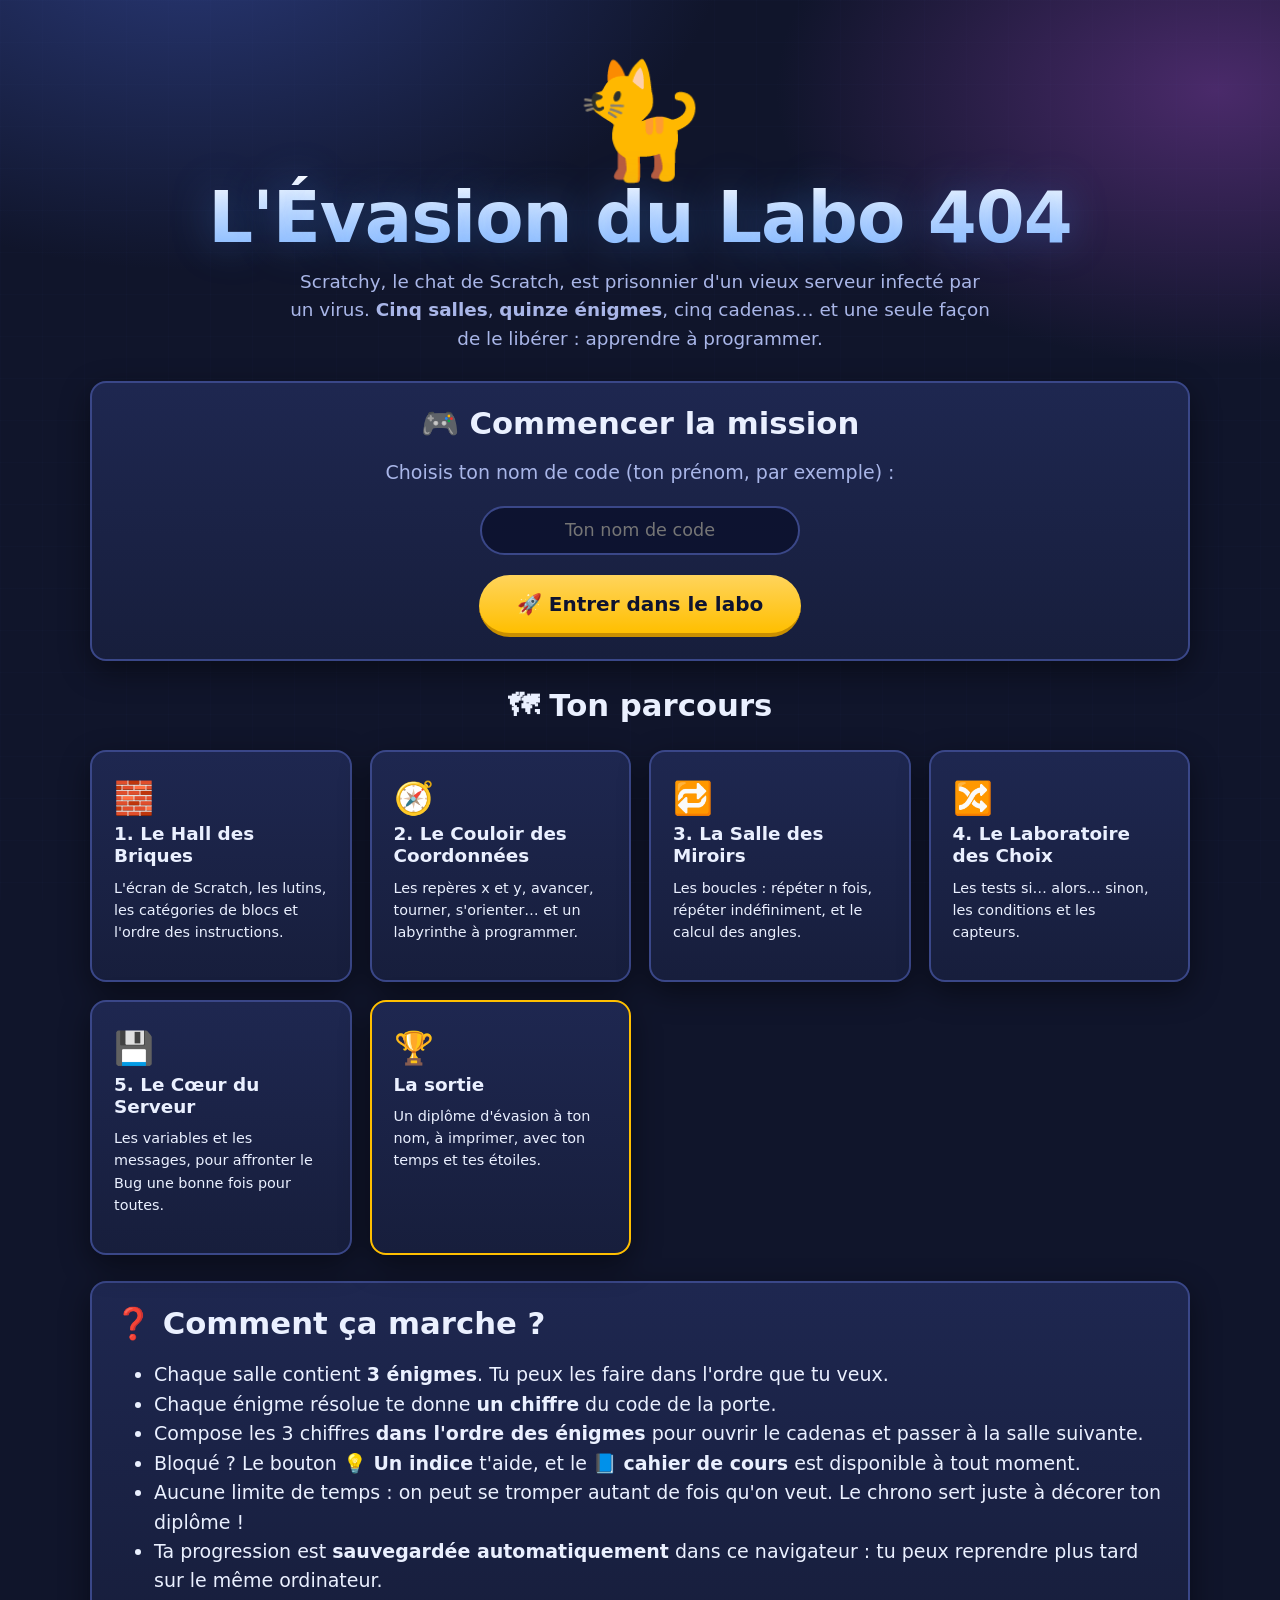
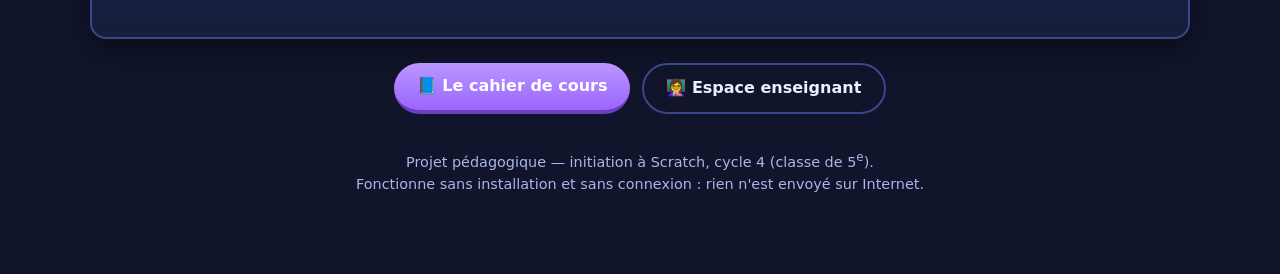
==== index.html @ 3a8b8c54 "Ajoute l'escape game pédagogique « L'Évasion du Labo 404 » Site statique (HTML/CSS/JS sans dépendanc" ====
<!DOCTYPE html>
<html lang="fr">
<head>
<meta charset="utf-8">
<meta name="viewport" content="width=device-width, initial-scale=1">
<title>L'Évasion du Labo 404 — apprendre Scratch en s'échappant</title>
<meta name="description" content="Escape game pédagogique pour découvrir les bases de Scratch : blocs, coordonnées, boucles, tests et variables. Niveau 5e.">
<link rel="stylesheet" href="css/style.css">
<link rel="stylesheet" href="css/blocs.css">
<link rel="icon" href="data:image/svg+xml,<svg xmlns='http://www.w3.org/2000/svg' viewBox='0 0 100 100'><text y='.9em' font-size='90'>🐈</text></svg>">
</head>
<body>
<div class="page conteneur">

  <header class="heros">
    <div class="heros__chat">🐈</div>
    <h1 class="heros__titre">L'Évasion du Labo&nbsp;404</h1>
    <p class="heros__sous">
      Scratchy, le chat de Scratch, est prisonnier d'un vieux serveur infecté par un virus.
      <b>Cinq salles</b>, <b>quinze énigmes</b>, cinq cadenas… et une seule façon de le libérer :
      apprendre à programmer.
    </p>
  </header>

  <!-- ------------------------------------------------ Départ -->
  <section class="carte centre" style="margin-bottom:26px">
    <h2>🎮 Commencer la mission</h2>
    <p class="muet">Choisis ton nom de code (ton prénom, par exemple) :</p>
    <p>
      <label for="pseudo" class="cache">Nom de code</label>
      <input id="pseudo" class="champ-pseudo" type="text" maxlength="24"
             placeholder="Ton nom de code" autocomplete="off">
    </p>
    <div class="actions" style="justify-content:center">
      <button id="btn-jouer" class="btn btn--grand">🚀 Entrer dans le labo</button>
      <button id="btn-continuer" class="btn btn--bleu btn--grand cache">▶ Reprendre ma partie</button>
    </div>
    <p id="info-partie" class="muet petit cache"></p>
  </section>

  <!-- ------------------------------------------------ Le parcours -->
  <h2 class="centre">🗺 Ton parcours</h2>
  <div class="grille-cartes">
    <div class="carte">
      <div style="font-size:2rem">🧱</div>
      <h3>1. Le Hall des Briques</h3>
      <p class="petit">L'écran de Scratch, les lutins, les catégories de blocs et l'ordre des instructions.</p>
    </div>
    <div class="carte">
      <div style="font-size:2rem">🧭</div>
      <h3>2. Le Couloir des Coordonnées</h3>
      <p class="petit">Les repères x et y, avancer, tourner, s'orienter… et un labyrinthe à programmer.</p>
    </div>
    <div class="carte">
      <div style="font-size:2rem">🔁</div>
      <h3>3. La Salle des Miroirs</h3>
      <p class="petit">Les boucles : répéter n fois, répéter indéfiniment, et le calcul des angles.</p>
    </div>
    <div class="carte">
      <div style="font-size:2rem">🔀</div>
      <h3>4. Le Laboratoire des Choix</h3>
      <p class="petit">Les tests si… alors… sinon, les conditions et les capteurs.</p>
    </div>
    <div class="carte">
      <div style="font-size:2rem">💾</div>
      <h3>5. Le Cœur du Serveur</h3>
      <p class="petit">Les variables et les messages, pour affronter le Bug une bonne fois pour toutes.</p>
    </div>
    <div class="carte" style="border-color:var(--jaune)">
      <div style="font-size:2rem">🏆</div>
      <h3>La sortie</h3>
      <p class="petit">Un diplôme d'évasion à ton nom, à imprimer, avec ton temps et tes étoiles.</p>
    </div>
  </div>

  <!-- ------------------------------------------------ Règles -->
  <section class="carte">
    <h2>❓ Comment ça marche ?</h2>
    <ul>
      <li>Chaque salle contient <b>3 énigmes</b>. Tu peux les faire dans l'ordre que tu veux.</li>
      <li>Chaque énigme résolue te donne <b>un chiffre</b> du code de la porte.</li>
      <li>Compose les 3 chiffres <b>dans l'ordre des énigmes</b> pour ouvrir le cadenas et passer à la salle suivante.</li>
      <li>Bloqué ? Le bouton <b>💡 Un indice</b> t'aide, et le <b>📘 cahier de cours</b> est disponible à tout moment.</li>
      <li>Aucune limite de temps : on peut se tromper autant de fois qu'on veut. Le chrono sert juste à décorer ton diplôme !</li>
      <li>Ta progression est <b>sauvegardée automatiquement</b> dans ce navigateur : tu peux reprendre plus tard sur le même ordinateur.</li>
    </ul>
  </section>

  <div class="actions" style="justify-content:center;margin-top:24px">
    <a class="btn btn--violet" href="memo.html">📘 Le cahier de cours</a>
    <a class="btn btn--fantome" href="professeur.html">👩‍🏫 Espace enseignant</a>
  </div>

  <p class="centre muet petit" style="margin-top:34px">
    Projet pédagogique — initiation à Scratch, cycle 4 (classe de 5<sup>e</sup>).<br>
    Fonctionne sans installation et sans connexion : rien n'est envoyé sur Internet.
  </p>

</div>

<script src="js/progression.js"></script>
<script>
(() => {
  const champ      = document.getElementById('pseudo');
  const btnJouer   = document.getElementById('btn-jouer');
  const btnReprise = document.getElementById('btn-continuer');
  const info       = document.getElementById('info-partie');

  if (Progression.existe()) {
    const e = Progression.etat;
    champ.value = e.pseudo;
    btnReprise.classList.remove('cache');
    info.classList.remove('cache');
    info.innerHTML = `Partie en cours : <b>${e.pseudo}</b> — salle ${e.salle + 1}/5, `
                   + `${e.resolues.length} énigme(s) résolue(s).<br>`
                   + `« Entrer dans le labo » effacera cette partie pour en commencer une nouvelle.`;
    btnReprise.addEventListener('click', () => { location.href = 'jeu.html'; });
  }

  function demarrer() {
    const nom = champ.value.trim();
    if (!nom) { champ.focus(); champ.placeholder = 'Écris ton nom de code ici !'; return; }
    if (Progression.existe() && !confirm('Une partie est déjà en cours. La remplacer par une nouvelle ?')) return;
    Progression.demarrer(nom);
    location.href = 'jeu.html';
  }

  btnJouer.addEventListener('click', demarrer);
  champ.addEventListener('keydown', (e) => { if (e.key === 'Enter') demarrer(); });
})();
</script>
</body>
</html>
---- css/style.css ----
/* =========================================================
   L'ÉVASION DU LABO 404 — feuille de style principale
   Escape game pédagogique — initiation à Scratch (5e)
   ========================================================= */

:root {
  --fond:        #10152b;
  --fond-2:      #171e3c;
  --panneau:     #1e2750;
  --panneau-2:   #263268;
  --bord:        #3a4788;
  --texte:       #eaf0ff;
  --texte-doux:  #a9b6e8;
  --bleu:        #4c97ff;
  --violet:      #9966ff;
  --jaune:       #ffbf00;
  --orange:      #ffab19;
  --vert:        #59c059;
  --rouge:       #ff6680;
  --cyan:        #5cb1d6;

  --rayon:       16px;
  --rayon-s:     10px;
  --ombre:       0 10px 30px rgba(0, 0, 0, .45);
  --police:      "Trebuchet MS", "Segoe UI", system-ui, -apple-system, sans-serif;
}

* { box-sizing: border-box; }

html, body {
  margin: 0;
  padding: 0;
  min-height: 100%;
}

body {
  font-family: var(--police);
  color: var(--texte);
  background:
    radial-gradient(900px 600px at 15% -10%, #2a3a7a 0%, transparent 60%),
    radial-gradient(800px 500px at 95% 10%, #4a2a6a 0%, transparent 55%),
    var(--fond);
  background-attachment: fixed;
  font-size: clamp(16px, 1.05vw + 13px, 19px);
  line-height: 1.55;
}

/* Petite grille de "circuit imprimé" en fond */
body::before {
  content: "";
  position: fixed;
  inset: 0;
  pointer-events: none;
  z-index: 0;
  opacity: .25;
  background-image:
    linear-gradient(rgba(120, 160, 255, .07) 1px, transparent 1px),
    linear-gradient(90deg, rgba(120, 160, 255, .07) 1px, transparent 1px);
  background-size: 42px 42px;
}

.page { position: relative; z-index: 1; }

h1, h2, h3 { line-height: 1.2; margin: 0 0 .5em; }
h1 { font-size: clamp(1.9rem, 4vw, 3rem); }
h2 { font-size: clamp(1.4rem, 2.4vw, 2rem); }
h3 { font-size: 1.15rem; }
p  { margin: 0 0 1em; }
a  { color: var(--bleu); }

.conteneur {
  width: min(1100px, 94vw);
  margin-inline: auto;
  padding: 24px 0 64px;
}

.centre { text-align: center; }
.muet { color: var(--texte-doux); }
.petit { font-size: .9rem; }
.cache { display: none !important; }

/* ---------------------------------------------------------
   Boutons
   --------------------------------------------------------- */
.btn {
  display: inline-flex;
  align-items: center;
  justify-content: center;
  gap: .5em;
  font-family: inherit;
  font-size: 1rem;
  font-weight: 700;
  color: #0e1330;
  background: linear-gradient(180deg, #ffd45c, var(--jaune));
  border: none;
  border-bottom: 4px solid #c98f00;
  border-radius: 999px;
  padding: .7em 1.4em;
  cursor: pointer;
  text-decoration: none;
  transition: transform .08s ease, filter .15s ease;
}
.btn:hover  { filter: brightness(1.08); }
.btn:active { transform: translateY(3px); border-bottom-width: 1px; }
.btn:focus-visible { outline: 3px solid #fff; outline-offset: 3px; }

.btn--grand { font-size: 1.25rem; padding: .85em 1.9em; }

.btn--bleu   { background: linear-gradient(180deg, #7fb5ff, var(--bleu));  border-bottom-color: #2c6ec9; color: #fff; }
.btn--vert   { background: linear-gradient(180deg, #86dd86, var(--vert));  border-bottom-color: #3a8f3a; color: #0e2a0e; }
.btn--violet { background: linear-gradient(180deg, #bb96ff, var(--violet));border-bottom-color: #6b3fc0; color: #fff; }

.btn--fantome {
  background: transparent;
  color: var(--texte);
  border: 2px solid var(--bord);
  border-bottom-width: 2px;
}
.btn--fantome:active { transform: translateY(2px); }

.btn[disabled] { opacity: .45; cursor: not-allowed; transform: none; }

/* ---------------------------------------------------------
   Cartes et panneaux
   --------------------------------------------------------- */
.carte {
  background: linear-gradient(180deg, var(--panneau), var(--fond-2));
  border: 2px solid var(--bord);
  border-radius: var(--rayon);
  padding: 22px;
  box-shadow: var(--ombre);
}

.encart {
  background: rgba(76, 151, 255, .10);
  border-left: 6px solid var(--bleu);
  border-radius: var(--rayon-s);
  padding: 14px 18px;
  margin: 0 0 16px;
}
.encart--astuce { background: rgba(255, 191, 0, .12); border-left-color: var(--jaune); }
.encart--piege  { background: rgba(255, 102, 128, .12); border-left-color: var(--rouge); }

/* ---------------------------------------------------------
   Page d'accueil
   --------------------------------------------------------- */
.heros {
  text-align: center;
  padding: 40px 0 10px;
}
.heros__titre {
  font-size: clamp(2.2rem, 7vw, 4.4rem);
  letter-spacing: -1px;
  margin-bottom: .1em;
  background: linear-gradient(180deg, #fff, #7fb5ff);
  -webkit-background-clip: text;
  background-clip: text;
  color: transparent;
  text-shadow: 0 0 40px rgba(76, 151, 255, .35);
}
.heros__sous { font-size: 1.15rem; color: var(--texte-doux); max-width: 60ch; margin-inline: auto; }
.heros__chat { font-size: clamp(4rem, 12vw, 7rem); line-height: 1; animation: flotte 3.4s ease-in-out infinite; }
@keyframes flotte { 0%,100% { transform: translateY(0) rotate(-3deg); } 50% { transform: translateY(-14px) rotate(3deg); } }

.grille-cartes {
  display: grid;
  grid-template-columns: repeat(auto-fit, minmax(240px, 1fr));
  gap: 18px;
  margin: 26px 0;
}

.champ-pseudo {
  font-family: inherit;
  font-size: 1.1rem;
  padding: .7em 1em;
  border-radius: 999px;
  border: 2px solid var(--bord);
  background: #0d1330;
  color: var(--texte);
  width: min(320px, 90vw);
  text-align: center;
}
.champ-pseudo:focus { outline: 3px solid var(--bleu); outline-offset: 2px; }

/* ---------------------------------------------------------
   Barre de jeu (HUD)
   --------------------------------------------------------- */
.hud {
  position: sticky;
  top: 0;
  z-index: 40;
  display: flex;
  flex-wrap: wrap;
  align-items: center;
  gap: 10px 16px;
  padding: 10px clamp(12px, 3vw, 28px);
  background: rgba(13, 18, 42, .92);
  backdrop-filter: blur(8px);
  border-bottom: 2px solid var(--bord);
}
.hud__logo { font-weight: 800; letter-spacing: .5px; }
.hud__info {
  display: inline-flex;
  align-items: center;
  gap: .4em;
  background: #0d1330;
  border: 2px solid var(--bord);
  border-radius: 999px;
  padding: .25em .9em;
  font-variant-numeric: tabular-nums;
  font-weight: 700;
  font-size: .95rem;
}
.hud__espace { flex: 1 1 auto; }
.hud .btn { font-size: .9rem; padding: .5em 1em; }

.barre-progression {
  height: 10px;
  background: #0d1330;
  border-radius: 999px;
  overflow: hidden;
  border: 1px solid var(--bord);
  width: min(220px, 40vw);
}
.barre-progression__jauge {
  height: 100%;
  width: 0;
  background: linear-gradient(90deg, var(--vert), var(--jaune));
  transition: width .5s ease;
}

/* ---------------------------------------------------------
   Salle
   --------------------------------------------------------- */
.salle__entete {
  display: flex;
  align-items: center;
  gap: 18px;
  flex-wrap: wrap;
  margin-bottom: 8px;
}
.salle__badge {
  font-size: 2.6rem;
  width: 76px; height: 76px;
  display: grid; place-items: center;
  border-radius: 22px;
  background: #0d1330;
  border: 3px solid var(--bord);
  flex: 0 0 auto;
}
.salle__num { color: var(--texte-doux); text-transform: uppercase; letter-spacing: 2px; font-size: .8rem; font-weight: 700; }

.narration {
  font-size: 1.05rem;
  border-radius: var(--rayon);
  padding: 18px 22px;
  background: rgba(0, 0, 0, .3);
  border: 2px dashed var(--bord);
  margin-bottom: 22px;
}

/* Cartes-énigmes */
.grille-enigmes {
  display: grid;
  grid-template-columns: repeat(auto-fit, minmax(250px, 1fr));
  gap: 18px;
}
.tuile {
  position: relative;
  text-align: left;
  font-family: inherit;
  color: var(--texte);
  background: linear-gradient(180deg, var(--panneau-2), var(--panneau));
  border: 2px solid var(--bord);
  border-radius: var(--rayon);
  padding: 18px;
  cursor: pointer;
  transition: transform .12s ease, box-shadow .18s ease, border-color .18s;
}
.tuile:hover { transform: translateY(-4px); box-shadow: 0 12px 26px rgba(0,0,0,.5); border-color: var(--bleu); }
.tuile__icone { font-size: 2.2rem; }
.tuile__titre { font-weight: 800; margin: 6px 0 4px; font-size: 1.1rem; }
.tuile__etat { font-size: .88rem; color: var(--texte-doux); }
.tuile--ok { border-color: var(--vert); background: linear-gradient(180deg, #23503a, #1a3b2c); }
.tuile--ok .tuile__etat { color: #9df09d; }
.tuile__puce {
  position: absolute; top: 12px; right: 12px;
  font-size: 1.4rem;
}

/* Cadenas */
.cadenas {
  margin-top: 24px;
  text-align: center;
  background: linear-gradient(180deg, #2a2144, #1a1430);
  border: 2px solid #6b4fa8;
}
.cadenas__molettes { display: flex; justify-content: center; gap: 12px; margin: 16px 0; }
.molette {
  width: 62px; height: 78px;
  font-size: 2rem; font-weight: 800; text-align: center;
  font-family: "Courier New", monospace;
  color: var(--jaune);
  background: #0b0f24;
  border: 3px solid #6b4fa8;
  border-radius: 12px;
}
.molette:focus { outline: 3px solid var(--jaune); outline-offset: 2px; }
.cadenas--secoue { animation: secoue .4s; }
@keyframes secoue {
  0%,100% { transform: translateX(0); }
  20% { transform: translateX(-10px); }
  40% { transform: translateX(10px); }
  60% { transform: translateX(-6px); }
  80% { transform: translateX(6px); }
}

/* Inventaire des fragments */
.fragments { display: flex; gap: 8px; flex-wrap: wrap; align-items: center; justify-content: center; }
.fragment {
  width: 44px; height: 52px;
  display: grid; place-items: center;
  border-radius: 8px;
  font-weight: 800; font-size: 1.3rem;
  background: #0b0f24;
  border: 2px dashed var(--bord);
  color: var(--texte-doux);
}
.fragment--trouve { border-style: solid; border-color: var(--jaune); color: var(--jaune); box-shadow: 0 0 14px rgba(255,191,0,.35); }

/* ---------------------------------------------------------
   Fenêtre modale (énigme, mémo…)
   --------------------------------------------------------- */
.modale {
  position: fixed;
  inset: 0;
  z-index: 100;
  display: grid;
  place-items: start center;
  padding: 3vh 2vw;
  background: rgba(6, 9, 22, .82);
  overflow-y: auto;
  animation: apparait .18s ease;
}
@keyframes apparait { from { opacity: 0; } to { opacity: 1; } }

.modale__boite {
  width: min(880px, 96vw);
  background: linear-gradient(180deg, var(--panneau), var(--fond-2));
  border: 2px solid var(--bord);
  border-radius: var(--rayon);
  box-shadow: var(--ombre);
  padding: clamp(16px, 3vw, 30px);
  margin-bottom: 4vh;
}
.modale__entete { display: flex; align-items: flex-start; gap: 12px; margin-bottom: 12px; }
.modale__titre { flex: 1; margin: 0; }
.modale__fermer {
  background: transparent; border: 2px solid var(--bord); color: var(--texte);
  border-radius: 50%; width: 40px; height: 40px; font-size: 1.2rem; cursor: pointer; flex: 0 0 auto;
}
.modale__fermer:hover { border-color: var(--rouge); color: var(--rouge); }

.consigne {
  background: rgba(76,151,255,.12);
  border-left: 6px solid var(--bleu);
  border-radius: var(--rayon-s);
  padding: 12px 16px;
  margin-bottom: 18px;
  font-size: 1.02rem;
}

.actions {
  display: flex;
  flex-wrap: wrap;
  gap: 12px;
  align-items: center;
  margin-top: 20px;
}

/* Retour (bon / mauvais) */
.retour {
  margin-top: 16px;
  padding: 14px 18px;
  border-radius: var(--rayon-s);
  font-weight: 600;
  border: 2px solid;
}
.retour--ok      { background: rgba(89,192,89,.16); border-color: var(--vert); }
.retour--erreur  { background: rgba(255,102,128,.14); border-color: var(--rouge); }
.retour--indice  { background: rgba(255,191,0,.14); border-color: var(--jaune); }

/* ---------------------------------------------------------
   Énigmes : QCM
   --------------------------------------------------------- */
.options { display: grid; gap: 12px; }
.option {
  display: flex; align-items: center; gap: 14px;
  text-align: left;
  font-family: inherit; font-size: 1rem; color: var(--texte);
  background: var(--panneau-2);
  border: 2px solid var(--bord);
  border-radius: var(--rayon-s);
  padding: 12px 16px;
  cursor: pointer;
  transition: border-color .15s, transform .1s, background .15s;
}
.option:hover { border-color: var(--bleu); transform: translateX(4px); }
.option__lettre {
  flex: 0 0 auto;
  width: 34px; height: 34px;
  display: grid; place-items: center;
  border-radius: 50%;
  background: #0d1330; border: 2px solid var(--bord);
  font-weight: 800;
}
.option--choisie { border-color: var(--jaune); background: rgba(255,191,0,.12); }
.option--juste   { border-color: var(--vert); background: rgba(89,192,89,.18); }
.option--faux    { border-color: var(--rouge); background: rgba(255,102,128,.14); }
.option[disabled] { cursor: default; transform: none; }

/* ---------------------------------------------------------
   Énigmes : association (relier)
   --------------------------------------------------------- */
.assoc { display: grid; grid-template-columns: 1fr 1fr; gap: 14px; }
.assoc__colonne { display: grid; gap: 10px; align-content: start; }
.assoc__titre { font-size: .82rem; text-transform: uppercase; letter-spacing: 1.5px; color: var(--texte-doux); font-weight: 800; }
.jeton {
  font-family: inherit; font-size: 1rem; color: var(--texte);
  background: var(--panneau-2); border: 2px solid var(--bord);
  border-radius: var(--rayon-s); padding: 12px 14px; cursor: pointer;
  display: flex; align-items: center; gap: 10px;
  transition: transform .1s, border-color .15s;
}
.jeton:hover { border-color: var(--bleu); }
.jeton--actif { border-color: var(--jaune); background: rgba(255,191,0,.14); transform: scale(1.03); }
.jeton--lie { border-color: var(--vert); background: rgba(89,192,89,.15); }
.jeton--lie::after { content: attr(data-paire); margin-left: auto; font-weight: 800; color: var(--vert); }
.jeton[disabled] { cursor: default; opacity: .9; }
.pastille { width: 22px; height: 22px; border-radius: 6px; border: 2px solid rgba(255,255,255,.5); flex: 0 0 auto; }

/* ---------------------------------------------------------
   Énigmes : remise en ordre
   --------------------------------------------------------- */
.liste-ordre { display: grid; gap: 10px; margin: 0; padding: 0; list-style: none; }
.item-ordre {
  display: flex; align-items: center; gap: 10px;
  background: rgba(0,0,0,.25);
  border: 2px solid transparent;
  border-radius: var(--rayon-s);
  padding: 8px;
}
.item-ordre--saisi { border-color: var(--jaune); opacity: .55; }
.item-ordre__poignee {
  cursor: grab; font-size: 1.3rem; color: var(--texte-doux);
  padding: 0 4px; user-select: none; touch-action: none;
}
.item-ordre__fleches { display: grid; gap: 4px; margin-left: auto; }
.mini-btn {
  width: 34px; height: 26px;
  background: var(--panneau-2); color: var(--texte);
  border: 2px solid var(--bord); border-radius: 6px;
  cursor: pointer; font-size: .8rem; line-height: 1;
}
.mini-btn:hover { border-color: var(--bleu); }
.item-ordre__rang {
  width: 28px; height: 28px; flex: 0 0 auto;
  display: grid; place-items: center;
  border-radius: 50%; background: #0d1330; border: 2px solid var(--bord);
  font-weight: 800; font-size: .85rem;
}

/* ---------------------------------------------------------
   Énigmes : grille / labyrinthe
   --------------------------------------------------------- */
.labo { display: grid; grid-template-columns: minmax(240px, 1fr) minmax(240px, 1fr); gap: 18px; align-items: start; }
@media (max-width: 720px) { .labo { grid-template-columns: 1fr; } .assoc { grid-template-columns: 1fr; } }

.grille-jeu {
  display: grid;
  gap: 4px;
  background: #0b0f24;
  border: 3px solid var(--bord);
  border-radius: var(--rayon-s);
  padding: 8px;
}
.case {
  aspect-ratio: 1 / 1;
  border-radius: 6px;
  background: #172047;
  display: grid; place-items: center;
  font-size: clamp(1.1rem, 3.4vw, 1.8rem);
  position: relative;
}
.case--mur { background: #4a2a2a; border: 2px solid #7a4040; }
.case--sortie { background: rgba(89,192,89,.22); border: 2px dashed var(--vert); }
.pion {
  position: absolute; inset: 0;
  display: grid; place-items: center;
  font-size: clamp(1.3rem, 4vw, 2rem);
  transition: transform .3s ease;
}
.pion__dir {
  position: absolute;
  right: 2px;
  bottom: 0;
  font-size: .62em;
  text-shadow: 0 0 4px #000;
}
.pion--cogne { animation: cogne .4s; }
@keyframes cogne { 0%,100% { transform: scale(1); } 50% { transform: scale(1.3) rotate(12deg); } }

.programme {
  min-height: 120px;
  background: rgba(0,0,0,.28);
  border: 2px dashed var(--bord);
  border-radius: var(--rayon-s);
  padding: 10px;
  display: grid;
  gap: 6px;
  align-content: start;
}
.programme__vide { color: var(--texte-doux); font-size: .92rem; text-align: center; padding: 18px 6px; }
.palette { display: grid; gap: 8px; }
.palette__titre, .programme__titre {
  font-size: .8rem; text-transform: uppercase; letter-spacing: 1.5px;
  color: var(--texte-doux); font-weight: 800; margin-bottom: 8px;
}
.programme__titre { margin-top: 20px; }
.ligne-prog { display: flex; align-items: center; gap: 8px; }
.ligne-prog__supprimer {
  background: transparent; border: 2px solid var(--bord); color: var(--rouge);
  border-radius: 6px; width: 28px; height: 28px; cursor: pointer; flex: 0 0 auto; font-size: .9rem;
}
.bloc--surligne { outline: 3px solid #fff; outline-offset: 2px; }

/* ---------------------------------------------------------
   Fiches de cours (mémo)
   --------------------------------------------------------- */
.fiche { margin-bottom: 26px; }
.fiche__entete { display: flex; align-items: center; gap: 14px; margin-bottom: 10px; }
.fiche__icone { font-size: 2rem; }
.fiche ul { margin: 0 0 1em; padding-left: 1.3em; }
.fiche li { margin-bottom: .45em; }
.fiche__demo { display: flex; flex-wrap: wrap; gap: 18px; align-items: flex-start; margin: 14px 0; }

.sommaire { display: flex; flex-wrap: wrap; gap: 10px; margin-bottom: 26px; }
.sommaire a {
  text-decoration: none; color: var(--texte);
  background: var(--panneau-2); border: 2px solid var(--bord);
  border-radius: 999px; padding: .45em 1em; font-weight: 700; font-size: .95rem;
}
.sommaire a:hover { border-color: var(--bleu); }

.tableau {
  width: 100%; border-collapse: collapse; margin-bottom: 1em;
  background: rgba(0,0,0,.2); border-radius: var(--rayon-s); overflow: hidden;
}
.tableau th, .tableau td { padding: 10px 12px; text-align: left; border-bottom: 1px solid var(--bord); }
.tableau th { background: rgba(76,151,255,.16); font-size: .9rem; text-transform: uppercase; letter-spacing: 1px; }
.tableau tr:last-child td { border-bottom: none; }

/* ---------------------------------------------------------
   Écran de victoire / diplôme
   --------------------------------------------------------- */
.diplome {
  background: linear-gradient(180deg, #fffdf5, #ffeec9);
  color: #2a2000;
  border: 8px double #c98f00;
  border-radius: var(--rayon);
  padding: 30px;
  text-align: center;
  max-width: 720px;
  margin-inline: auto;
}
.diplome h2 { color: #7a5600; font-size: 2rem; }
.diplome__nom { font-size: 2rem; font-weight: 800; margin: 10px 0; color: #14306b; }
.diplome__stats { display: flex; justify-content: center; gap: 26px; flex-wrap: wrap; margin: 18px 0; }
.diplome__stat b { display: block; font-size: 1.5rem; }

.confetti {
  position: fixed; top: -20px; width: 12px; height: 18px;
  z-index: 200; pointer-events: none; border-radius: 3px;
  animation: tombe linear forwards;
}
@keyframes tombe {
  to { transform: translateY(105vh) rotate(720deg); opacity: .1; }
}

@media print {
  body { background: #fff; color: #000; }
  body::before { display: none; }
  .hud, .actions, .btn, .no-print { display: none !important; }
  .diplome { border-color: #333; box-shadow: none; }
}

/* Accessibilité : réduire les animations si demandé */
@media (prefers-reduced-motion: reduce) {
  *, *::before, *::after { animation-duration: .01ms !important; transition-duration: .01ms !important; }
}
---- css/blocs.css ----
/* =========================================================
   Rendu des blocs façon Scratch 3 (HTML + CSS uniquement)
   ========================================================= */

.bloc {
  --couleur: #4c97ff;
  --couleur-fonce: #3373cc;
  position: relative;
  display: inline-flex;
  align-items: center;
  flex-wrap: wrap;
  gap: 6px;
  background: var(--couleur);
  color: #fff;
  font-family: "Trebuchet MS", "Segoe UI", system-ui, sans-serif;
  font-weight: 700;
  font-size: .95rem;
  line-height: 1.2;
  padding: 10px 14px;
  border-radius: 6px;
  border-bottom: 3px solid var(--couleur-fonce);
  box-shadow: 0 2px 0 rgba(0, 0, 0, .18);
  text-align: left;
  user-select: none;
}

/* Le petit ergot sous le bloc, pour l'emboîtement */
.bloc::after {
  content: "";
  position: absolute;
  left: 16px;
  bottom: -6px;
  width: 22px;
  height: 6px;
  background: var(--couleur);
  border-radius: 0 0 4px 4px;
}

/* Bloc "chapeau" : arrondi en haut, rien ne peut s'y emboîter */
.bloc--chapeau { border-radius: 18px 18px 6px 6px; padding-top: 14px; }

/* Bloc booléen : hexagone (les conditions) */
.bloc--booleen {
  border-radius: 999px;
  clip-path: polygon(10px 0, 100% 0, calc(100% - 10px) 100%, 0 100%);
  padding: 8px 20px;
  border-bottom: none;
  font-size: .9rem;
}
.bloc--booleen::after { display: none; }

/* Champ ovale (valeur modifiable) */
.bloc__champ {
  display: inline-flex;
  align-items: center;
  justify-content: center;
  min-width: 28px;
  padding: 2px 10px;
  background: #fff;
  color: #303030;
  border-radius: 999px;
  font-weight: 700;
  font-size: .9rem;
}
.bloc__champ--liste {
  background: rgba(0, 0, 0, .18);
  color: #fff;
  border-radius: 6px;
}

/* Emplacement à compléter (trou) */
.trou {
  display: inline-flex;
  align-items: center;
  justify-content: center;
  min-width: 54px;
  min-height: 30px;
  padding: 2px 8px;
  background: rgba(0, 0, 0, .35);
  border: 2px dashed rgba(255, 255, 255, .75);
  border-radius: 8px;
  color: rgba(255, 255, 255, .85);
  cursor: pointer;
  font-weight: 700;
}
.trou:hover { background: rgba(0, 0, 0, .5); border-color: #fff; }
.trou--actif { border-color: var(--jaune, #ffbf00); background: rgba(255, 191, 0, .25); }
.trou--rempli { border-style: solid; padding: 2px 4px; background: rgba(0, 0, 0, .22); }
.trou input {
  width: 52px;
  font-family: inherit;
  font-weight: 800;
  font-size: 1rem;
  text-align: center;
  border: none;
  border-radius: 999px;
  padding: 4px 0;
  background: #fff;
  color: #303030;
}
.trou .bloc { font-size: .85rem; padding: 6px 10px; }
.trou .bloc::after { display: none; }

/* Bloc en C (répéter, si…alors) */
.bloc-c {
  --couleur: #ffab19;
  --couleur-fonce: #cf8b17;
  display: inline-block;
  min-width: 190px;
}
.bloc-c__haut,
.bloc-c__bas {
  background: var(--couleur);
  color: #fff;
  font-weight: 700;
  font-size: .95rem;
  padding: 10px 14px;
  display: flex;
  align-items: center;
  gap: 6px;
  flex-wrap: wrap;
}
.bloc-c__haut { border-radius: 6px 6px 0 0; }
.bloc-c__bas  { border-radius: 0 0 6px 6px; min-height: 16px; padding: 6px 14px; border-bottom: 3px solid var(--couleur-fonce); position: relative; }
.bloc-c__bas::after {
  content: "";
  position: absolute; left: 16px; bottom: -6px;
  width: 22px; height: 6px;
  background: var(--couleur); border-radius: 0 0 4px 4px;
}
.bloc-c__corps {
  border-left: 16px solid var(--couleur);
  padding: 8px 8px 8px 10px;
  display: grid;
  gap: 10px;
  justify-items: start;
  background: rgba(0, 0, 0, .16);
  min-height: 34px;
}

/* Pile de blocs emboîtés */
.pile { display: grid; gap: 8px; justify-items: start; }
.pile .bloc, .pile .bloc-c { width: auto; }

/* Palette de couleurs Scratch par catégorie */
.bloc--mouvement,  .bloc-c--mouvement  { --couleur: #4c97ff; --couleur-fonce: #3373cc; }
.bloc--apparence,  .bloc-c--apparence  { --couleur: #9966ff; --couleur-fonce: #774dcb; }
.bloc--son,        .bloc-c--son        { --couleur: #cf63cf; --couleur-fonce: #bd42bd; }
.bloc--evenements, .bloc-c--evenements { --couleur: #ffbf00; --couleur-fonce: #cc9900; }
.bloc--controle,   .bloc-c--controle   { --couleur: #ffab19; --couleur-fonce: #cf8b17; }
.bloc--capteurs,   .bloc-c--capteurs   { --couleur: #5cb1d6; --couleur-fonce: #2e8eb8; }
.bloc--operateurs, .bloc-c--operateurs { --couleur: #59c059; --couleur-fonce: #389438; }
.bloc--variables,  .bloc-c--variables  { --couleur: #ff8c1a; --couleur-fonce: #db6e00; }
.bloc--stylo,      .bloc-c--stylo      { --couleur: #0fbd8c; --couleur-fonce: #0b8e69; }

/* Bloc cliquable (palette d'une énigme) */
.bloc--cliquable { cursor: pointer; transition: transform .1s ease, filter .15s; }
.bloc--cliquable:hover { filter: brightness(1.12); transform: translateX(3px); }
.bloc--cliquable:active { transform: scale(.97); }

/* Pastille de couleur utilisée dans les fiches */
.puce-couleur {
  display: inline-block;
  width: 14px; height: 14px;
  border-radius: 4px;
  vertical-align: -2px;
  margin-right: 6px;
  border: 1px solid rgba(255, 255, 255, .4);
}
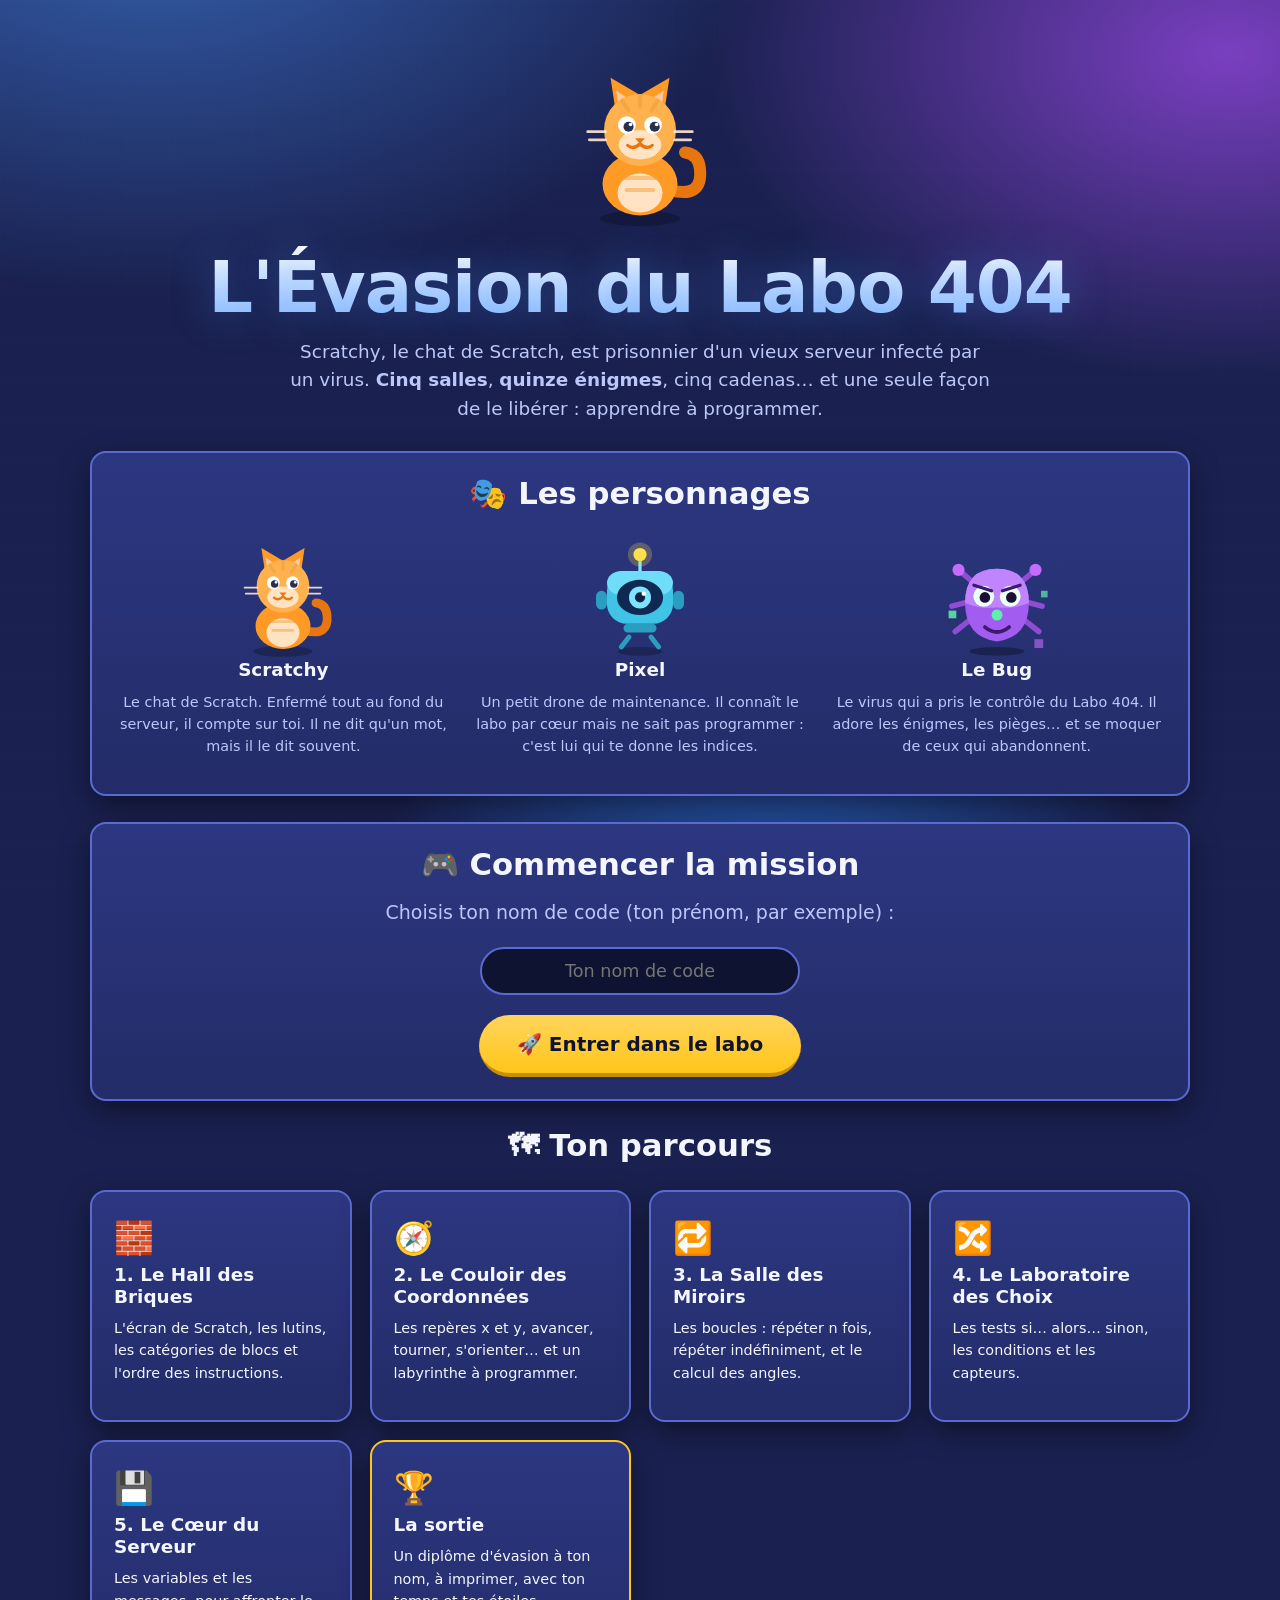
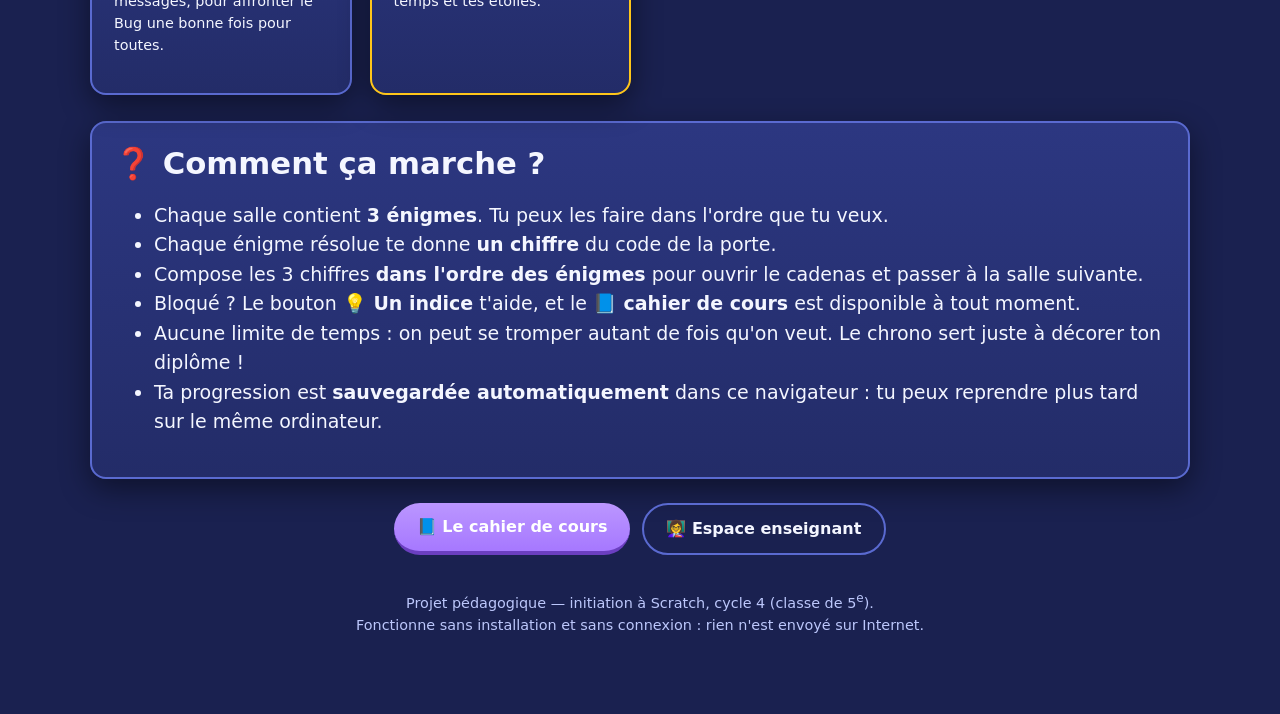
==== commit 408acf8c: "Protège le corrigé, met en scène le scénario et enrichit les illustrations Trois évolutions demandée" ====
--- a/index.html
+++ b/index.html
@@ -13,7 +13,7 @@
 <div class="page conteneur">
 
   <header class="heros">
-    <div class="heros__chat">🐈</div>
+    <div class="heros__chat" id="chat-accueil"></div>
     <h1 class="heros__titre">L'Évasion du Labo&nbsp;404</h1>
     <p class="heros__sous">
       Scratchy, le chat de Scratch, est prisonnier d'un vieux serveur infecté par un virus.
@@ -21,6 +21,12 @@
       apprendre à programmer.
     </p>
   </header>
+
+  <!-- ------------------------------------------------ Personnages -->
+  <section class="carte" style="margin-bottom:26px">
+    <h2 class="centre">🎭 Les personnages</h2>
+    <div class="grille-cartes" id="personnages" style="margin-bottom:0"></div>
+  </section>
 
   <!-- ------------------------------------------------ Départ -->
   <section class="carte centre" style="margin-bottom:26px">
@@ -98,9 +104,22 @@
 
 </div>
 
+<script src="js/illustrations.js"></script>
 <script src="js/progression.js"></script>
 <script>
 (() => {
+  document.getElementById('chat-accueil').innerHTML = Illus.scratchy(150);
+  document.getElementById('personnages').innerHTML = [
+    ['scratchy', 'Scratchy', "Le chat de Scratch. Enfermé tout au fond du serveur, il compte sur toi. Il ne dit qu'un mot, mais il le dit souvent."],
+    ['pixel',    'Pixel',    "Un petit drone de maintenance. Il connaît le labo par cœur mais ne sait pas programmer : c'est lui qui te donne les indices."],
+    ['bug',      'Le Bug',   "Le virus qui a pris le contrôle du Labo 404. Il adore les énigmes, les pièges… et se moquer de ceux qui abandonnent."]
+  ].map(([id, nom, texte]) => `
+    <div class="centre">
+      <div style="display:flex;justify-content:center">${Illus[id](110)}</div>
+      <h3>${nom}</h3>
+      <p class="petit muet">${texte}</p>
+    </div>`).join('');
+
   const champ      = document.getElementById('pseudo');
   const btnJouer   = document.getElementById('btn-jouer');
   const btnReprise = document.getElementById('btn-continuer');
--- a/css/style.css
+++ b/css/style.css
@@ -4,20 +4,21 @@
    ========================================================= */
 
 :root {
-  --fond:        #10152b;
-  --fond-2:      #171e3c;
-  --panneau:     #1e2750;
-  --panneau-2:   #263268;
-  --bord:        #3a4788;
-  --texte:       #eaf0ff;
-  --texte-doux:  #a9b6e8;
+  --fond:        #1a2150;
+  --fond-2:      #232c68;
+  --panneau:     #2c3781;
+  --panneau-2:   #3a4699;
+  --bord:        #5a6ad0;
+  --texte:       #f4f6ff;
+  --texte-doux:  #bcc7fb;
   --bleu:        #4c97ff;
-  --violet:      #9966ff;
-  --jaune:       #ffbf00;
+  --violet:      #a678ff;
+  --jaune:       #ffc61a;
   --orange:      #ffab19;
-  --vert:        #59c059;
-  --rouge:       #ff6680;
+  --vert:        #5ecf5e;
+  --rouge:       #ff6b8b;
   --cyan:        #5cb1d6;
+  --accent:      #4c97ff;   /* couleur de la salle en cours */
 
   --rayon:       16px;
   --rayon-s:     10px;
@@ -37,10 +38,12 @@
   font-family: var(--police);
   color: var(--texte);
   background:
-    radial-gradient(900px 600px at 15% -10%, #2a3a7a 0%, transparent 60%),
-    radial-gradient(800px 500px at 95% 10%, #4a2a6a 0%, transparent 55%),
+    radial-gradient(1000px 650px at 12% -12%, color-mix(in srgb, var(--accent) 55%, transparent) 0%, transparent 62%),
+    radial-gradient(900px 560px at 96% 6%, #7a3fc0 0%, transparent 58%),
+    radial-gradient(700px 500px at 60% 105%, #2b6fd6 0%, transparent 60%),
     var(--fond);
   background-attachment: fixed;
+  transition: background .6s ease;
   font-size: clamp(16px, 1.05vw + 13px, 19px);
   line-height: 1.55;
 }
@@ -277,8 +280,20 @@
   cursor: pointer;
   transition: transform .12s ease, box-shadow .18s ease, border-color .18s;
 }
-.tuile:hover { transform: translateY(-4px); box-shadow: 0 12px 26px rgba(0,0,0,.5); border-color: var(--bleu); }
-.tuile__icone { font-size: 2.2rem; }
+.tuile::before {
+  content: "";
+  position: absolute; left: 0; right: 0; top: 0; height: 6px;
+  background: var(--accent);
+}
+.tuile:hover { transform: translateY(-4px) rotate(-.6deg); box-shadow: 0 14px 30px rgba(0,0,0,.5); border-color: var(--accent); }
+.tuile__icone {
+  font-size: 2rem;
+  width: 54px; height: 54px;
+  display: grid; place-items: center;
+  border-radius: 16px;
+  background: color-mix(in srgb, var(--accent) 30%, transparent);
+  border: 2px solid color-mix(in srgb, var(--accent) 60%, transparent);
+}
 .tuile__titre { font-weight: 800; margin: 6px 0 4px; font-size: 1.1rem; }
 .tuile__etat { font-size: .88rem; color: var(--texte-doux); }
 .tuile--ok { border-color: var(--vert); background: linear-gradient(180deg, #23503a, #1a3b2c); }
@@ -389,6 +404,8 @@
 .retour--ok      { background: rgba(89,192,89,.16); border-color: var(--vert); }
 .retour--erreur  { background: rgba(255,102,128,.14); border-color: var(--rouge); }
 .retour--indice  { background: rgba(255,191,0,.14); border-color: var(--jaune); }
+/* Quand l'indice est donné par un personnage, sa bulle suffit. */
+.retour--indice:has(.dialogue) { background: none; border: none; padding: 0; }
 
 /* ---------------------------------------------------------
    Énigmes : QCM
@@ -587,6 +604,101 @@
   to { transform: translateY(105vh) rotate(720deg); opacity: .1; }
 }
 
+/* ---------------------------------------------------------
+   Décors et personnages
+   --------------------------------------------------------- */
+.bandeau {
+  position: relative;
+  border-radius: var(--rayon);
+  overflow: hidden;
+  border: 2px solid var(--bord);
+  margin-bottom: 20px;
+  background: #141a3d;
+  box-shadow: var(--ombre);
+}
+.bandeau .decor { display: block; width: 100%; height: clamp(120px, 17vw, 190px); }
+.bandeau__voile {
+  display: flex; align-items: center; gap: 16px;
+  padding: 14px clamp(16px, 3vw, 30px);
+  background: linear-gradient(180deg, rgba(10,14,38,.55), rgba(10,14,38,.92));
+  border-top: 2px solid var(--accent);
+}
+.bandeau__titre { margin: 0; text-shadow: 0 3px 12px rgba(0,0,0,.7); }
+.bandeau__icone {
+  font-size: 2.2rem; flex: 0 0 auto;
+  width: 62px; height: 62px;
+  display: grid; place-items: center;
+  border-radius: 18px;
+  background: color-mix(in srgb, var(--accent) 32%, transparent);
+  border: 2px solid var(--accent);
+}
+.bandeau__num {
+  color: var(--jaune); text-transform: uppercase;
+  letter-spacing: 2.5px; font-size: .8rem; font-weight: 800;
+}
+
+/* Bulles de dialogue */
+.dialogue {
+  display: flex;
+  align-items: flex-start;
+  gap: 14px;
+  margin: 0 0 16px;
+}
+.dialogue__avatar { flex: 0 0 auto; width: 74px; filter: drop-shadow(0 4px 8px rgba(0,0,0,.45)); }
+.dialogue__avatar svg { display: block; width: 100%; height: auto; }
+.dialogue__bulle {
+  position: relative;
+  flex: 1;
+  background: linear-gradient(180deg, var(--panneau-2), var(--panneau));
+  border: 2px solid var(--bord);
+  border-radius: 18px;
+  padding: 13px 18px;
+}
+.dialogue__bulle::before {
+  content: "";
+  position: absolute;
+  left: -11px; top: 26px;
+  width: 0; height: 0;
+  border: 11px solid transparent;
+  border-right-color: var(--bord);
+  border-left: 0;
+}
+.dialogue__nom {
+  font-size: .74rem; font-weight: 800;
+  letter-spacing: 2px; text-transform: uppercase;
+  margin-bottom: 3px;
+}
+.dialogue--pixel    .dialogue__bulle { border-color: #3fc4e8; }
+.dialogue--pixel    .dialogue__bulle::before { border-right-color: #3fc4e8; }
+.dialogue--pixel    .dialogue__nom { color: #7fe3ff; }
+.dialogue--bug      .dialogue__bulle { border-color: #a35cf0; background: linear-gradient(180deg, #3d2569, #2a1a4a); }
+.dialogue--bug      .dialogue__bulle::before { border-right-color: #a35cf0; }
+.dialogue--bug      .dialogue__nom { color: #d6a8ff; }
+.dialogue--bug      .dialogue__texte { font-style: italic; }
+.dialogue--scratchy .dialogue__bulle { border-color: #ff9a26; }
+.dialogue--scratchy .dialogue__bulle::before { border-right-color: #ff9a26; }
+.dialogue--scratchy .dialogue__nom { color: #ffb14d; }
+
+/* Mise en scène d'une énigme */
+.mise-en-scene {
+  background: rgba(0, 0, 0, .28);
+  border: 2px dashed var(--bord);
+  border-left: 6px solid var(--jaune);
+  border-radius: var(--rayon-s);
+  padding: 12px 18px;
+  margin-bottom: 16px;
+  font-style: italic;
+}
+
+/* Écrans de récit (prologue, transitions, épilogue) */
+.recit { max-width: 760px; margin-inline: auto; }
+.recit .dialogue { margin-bottom: 20px; }
+
+@media (max-width: 560px) {
+  .dialogue__avatar { width: 56px; }
+  .bandeau__voile { background: linear-gradient(180deg, rgba(16,20,48,.35) 0%, rgba(16,20,48,.9) 100%); }
+}
+
 @media print {
   body { background: #fff; color: #000; }
   body::before { display: none; }
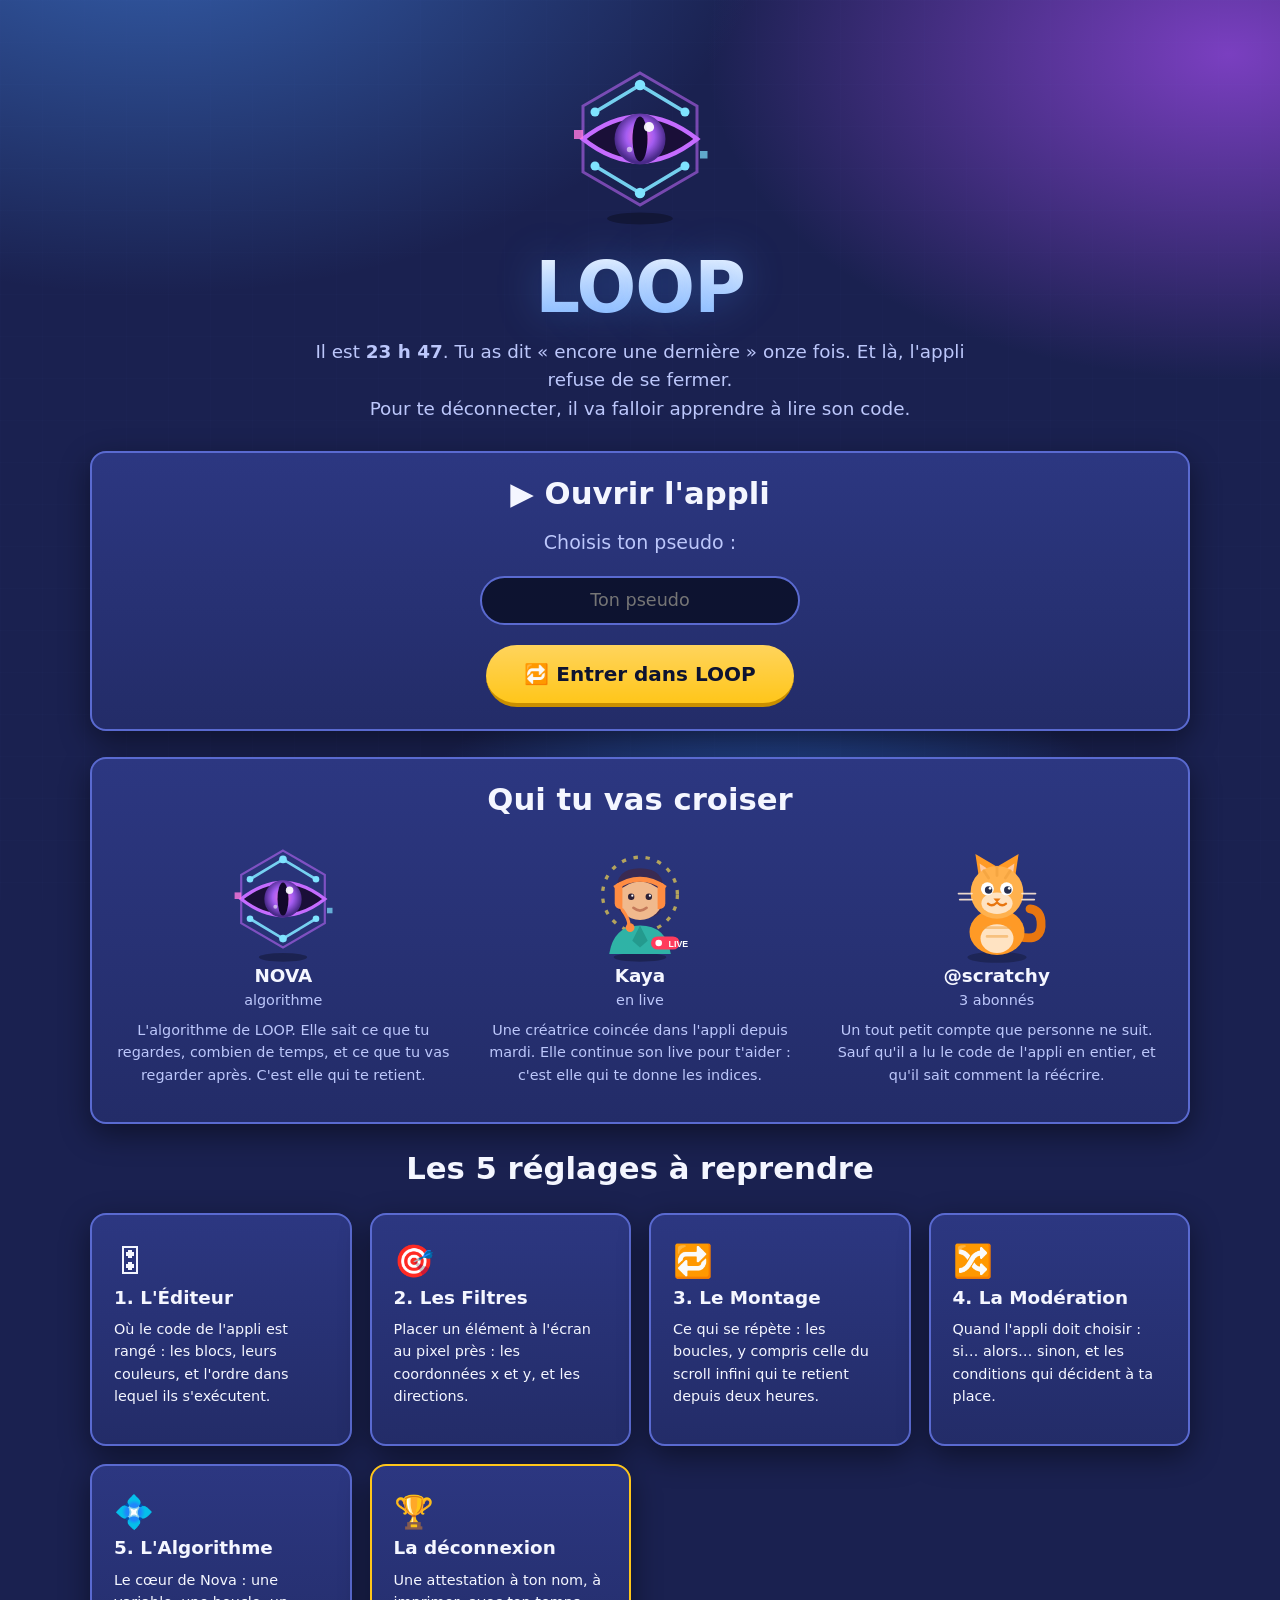
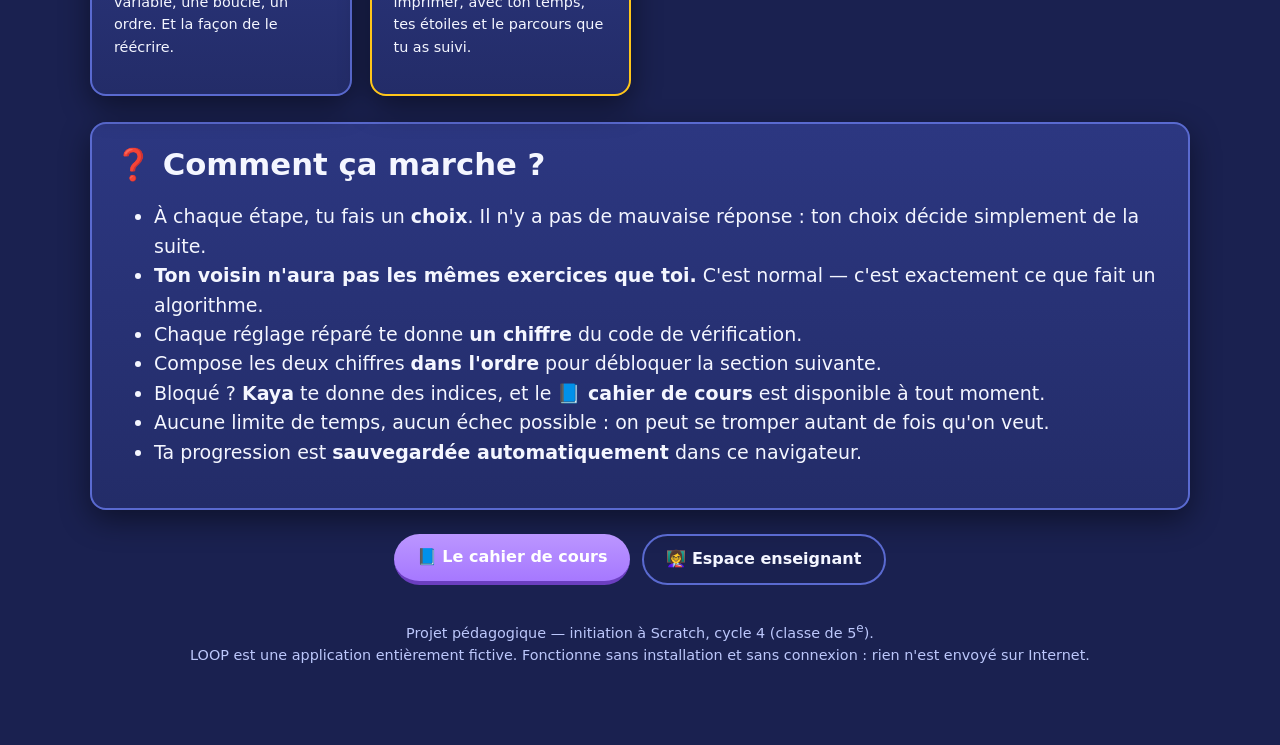
==== commit 9cd3d340: "Remplace l'escape game par LOOP, un parcours à embranchements Refonte complète du scénario et de l'a" ====
--- a/index.html
+++ b/index.html
@@ -3,79 +3,80 @@
 <head>
 <meta charset="utf-8">
 <meta name="viewport" content="width=device-width, initial-scale=1">
-<title>L'Évasion du Labo 404 — apprendre Scratch en s'échappant</title>
+<title>LOOP — l'appli dont on ne sort pas</title>
 <meta name="description" content="Escape game pédagogique pour découvrir les bases de Scratch : blocs, coordonnées, boucles, tests et variables. Niveau 5e.">
 <link rel="stylesheet" href="css/style.css">
 <link rel="stylesheet" href="css/blocs.css">
-<link rel="icon" href="data:image/svg+xml,<svg xmlns='http://www.w3.org/2000/svg' viewBox='0 0 100 100'><text y='.9em' font-size='90'>🐈</text></svg>">
+<link rel="stylesheet" href="css/appli.css">
+<link rel="icon" href="data:image/svg+xml,<svg xmlns='http://www.w3.org/2000/svg' viewBox='0 0 100 100'><text y='.9em' font-size='90'>🔁</text></svg>">
 </head>
 <body>
 <div class="page conteneur">
 
   <header class="heros">
-    <div class="heros__chat" id="chat-accueil"></div>
-    <h1 class="heros__titre">L'Évasion du Labo&nbsp;404</h1>
+    <div class="heros__chat" id="illu-accueil"></div>
+    <h1 class="heros__titre">LOOP</h1>
     <p class="heros__sous">
-      Scratchy, le chat de Scratch, est prisonnier d'un vieux serveur infecté par un virus.
-      <b>Cinq salles</b>, <b>quinze énigmes</b>, cinq cadenas… et une seule façon de le libérer :
-      apprendre à programmer.
+      Il est <b>23 h 47</b>. Tu as dit « encore une dernière » onze fois.
+      Et là, l'appli refuse de se fermer.<br>
+      Pour te déconnecter, il va falloir apprendre à lire son code.
     </p>
   </header>
 
-  <!-- ------------------------------------------------ Personnages -->
-  <section class="carte" style="margin-bottom:26px">
-    <h2 class="centre">🎭 Les personnages</h2>
-    <div class="grille-cartes" id="personnages" style="margin-bottom:0"></div>
-  </section>
-
   <!-- ------------------------------------------------ Départ -->
   <section class="carte centre" style="margin-bottom:26px">
-    <h2>🎮 Commencer la mission</h2>
-    <p class="muet">Choisis ton nom de code (ton prénom, par exemple) :</p>
+    <h2>▶ Ouvrir l'appli</h2>
+    <p class="muet">Choisis ton pseudo :</p>
     <p>
-      <label for="pseudo" class="cache">Nom de code</label>
+      <label for="pseudo" class="cache">Pseudo</label>
       <input id="pseudo" class="champ-pseudo" type="text" maxlength="24"
-             placeholder="Ton nom de code" autocomplete="off">
+             placeholder="Ton pseudo" autocomplete="off">
     </p>
     <div class="actions" style="justify-content:center">
-      <button id="btn-jouer" class="btn btn--grand">🚀 Entrer dans le labo</button>
+      <button id="btn-jouer" class="btn btn--grand">🔁 Entrer dans LOOP</button>
       <button id="btn-continuer" class="btn btn--bleu btn--grand cache">▶ Reprendre ma partie</button>
     </div>
     <p id="info-partie" class="muet petit cache"></p>
   </section>
 
+  <!-- ------------------------------------------------ Personnages -->
+  <section class="carte" style="margin-bottom:26px">
+    <h2 class="centre">Qui tu vas croiser</h2>
+    <div class="grille-cartes" id="personnages" style="margin-bottom:0"></div>
+  </section>
+
   <!-- ------------------------------------------------ Le parcours -->
-  <h2 class="centre">🗺 Ton parcours</h2>
+  <h2 class="centre">Les 5 réglages à reprendre</h2>
   <div class="grille-cartes">
     <div class="carte">
-      <div style="font-size:2rem">🧱</div>
-      <h3>1. Le Hall des Briques</h3>
-      <p class="petit">L'écran de Scratch, les lutins, les catégories de blocs et l'ordre des instructions.</p>
+      <div style="font-size:2rem">🎛</div>
+      <h3>1. L'Éditeur</h3>
+      <p class="petit">Où le code de l'appli est rangé : les blocs, leurs couleurs, et l'ordre dans lequel ils s'exécutent.</p>
     </div>
     <div class="carte">
-      <div style="font-size:2rem">🧭</div>
-      <h3>2. Le Couloir des Coordonnées</h3>
-      <p class="petit">Les repères x et y, avancer, tourner, s'orienter… et un labyrinthe à programmer.</p>
+      <div style="font-size:2rem">🎯</div>
+      <h3>2. Les Filtres</h3>
+      <p class="petit">Placer un élément à l'écran au pixel près : les coordonnées x et y, et les directions.</p>
     </div>
     <div class="carte">
       <div style="font-size:2rem">🔁</div>
-      <h3>3. La Salle des Miroirs</h3>
-      <p class="petit">Les boucles : répéter n fois, répéter indéfiniment, et le calcul des angles.</p>
+      <h3>3. Le Montage</h3>
+      <p class="petit">Ce qui se répète : les boucles, y compris celle du scroll infini qui te retient depuis deux heures.</p>
     </div>
     <div class="carte">
       <div style="font-size:2rem">🔀</div>
-      <h3>4. Le Laboratoire des Choix</h3>
-      <p class="petit">Les tests si… alors… sinon, les conditions et les capteurs.</p>
+      <h3>4. La Modération</h3>
+      <p class="petit">Quand l'appli doit choisir : si… alors… sinon, et les conditions qui décident à ta place.</p>
     </div>
     <div class="carte">
-      <div style="font-size:2rem">💾</div>
-      <h3>5. Le Cœur du Serveur</h3>
-      <p class="petit">Les variables et les messages, pour affronter le Bug une bonne fois pour toutes.</p>
+      <div style="font-size:2rem">💠</div>
+      <h3>5. L'Algorithme</h3>
+      <p class="petit">Le cœur de Nova : une variable, une boucle, un ordre. Et la façon de le réécrire.</p>
     </div>
     <div class="carte" style="border-color:var(--jaune)">
       <div style="font-size:2rem">🏆</div>
-      <h3>La sortie</h3>
-      <p class="petit">Un diplôme d'évasion à ton nom, à imprimer, avec ton temps et tes étoiles.</p>
+      <h3>La déconnexion</h3>
+      <p class="petit">Une attestation à ton nom, à imprimer, avec ton temps, tes étoiles et le parcours que tu as suivi.</p>
     </div>
   </div>
 
@@ -83,12 +84,13 @@
   <section class="carte">
     <h2>❓ Comment ça marche ?</h2>
     <ul>
-      <li>Chaque salle contient <b>3 énigmes</b>. Tu peux les faire dans l'ordre que tu veux.</li>
-      <li>Chaque énigme résolue te donne <b>un chiffre</b> du code de la porte.</li>
-      <li>Compose les 3 chiffres <b>dans l'ordre des énigmes</b> pour ouvrir le cadenas et passer à la salle suivante.</li>
-      <li>Bloqué ? Le bouton <b>💡 Un indice</b> t'aide, et le <b>📘 cahier de cours</b> est disponible à tout moment.</li>
-      <li>Aucune limite de temps : on peut se tromper autant de fois qu'on veut. Le chrono sert juste à décorer ton diplôme !</li>
-      <li>Ta progression est <b>sauvegardée automatiquement</b> dans ce navigateur : tu peux reprendre plus tard sur le même ordinateur.</li>
+      <li>À chaque étape, tu fais un <b>choix</b>. Il n'y a pas de mauvaise réponse : ton choix décide simplement de la suite.</li>
+      <li><b>Ton voisin n'aura pas les mêmes exercices que toi.</b> C'est normal — c'est exactement ce que fait un algorithme.</li>
+      <li>Chaque réglage réparé te donne <b>un chiffre</b> du code de vérification.</li>
+      <li>Compose les deux chiffres <b>dans l'ordre</b> pour débloquer la section suivante.</li>
+      <li>Bloqué ? <b>Kaya</b> te donne des indices, et le <b>📘 cahier de cours</b> est disponible à tout moment.</li>
+      <li>Aucune limite de temps, aucun échec possible : on peut se tromper autant de fois qu'on veut.</li>
+      <li>Ta progression est <b>sauvegardée automatiquement</b> dans ce navigateur.</li>
     </ul>
   </section>
 
@@ -99,7 +101,8 @@
 
   <p class="centre muet petit" style="margin-top:34px">
     Projet pédagogique — initiation à Scratch, cycle 4 (classe de 5<sup>e</sup>).<br>
-    Fonctionne sans installation et sans connexion : rien n'est envoyé sur Internet.
+    LOOP est une application entièrement fictive. Fonctionne sans installation et sans connexion :
+    rien n'est envoyé sur Internet.
   </p>
 
 </div>
@@ -108,15 +111,19 @@
 <script src="js/progression.js"></script>
 <script>
 (() => {
-  document.getElementById('chat-accueil').innerHTML = Illus.scratchy(150);
+  document.getElementById('illu-accueil').innerHTML = Illus.nova(150);
   document.getElementById('personnages').innerHTML = [
-    ['scratchy', 'Scratchy', "Le chat de Scratch. Enfermé tout au fond du serveur, il compte sur toi. Il ne dit qu'un mot, mais il le dit souvent."],
-    ['pixel',    'Pixel',    "Un petit drone de maintenance. Il connaît le labo par cœur mais ne sait pas programmer : c'est lui qui te donne les indices."],
-    ['bug',      'Le Bug',   "Le virus qui a pris le contrôle du Labo 404. Il adore les énigmes, les pièges… et se moquer de ceux qui abandonnent."]
-  ].map(([id, nom, texte]) => `
+    ['nova',     'NOVA',      'algorithme',
+     "L'algorithme de LOOP. Elle sait ce que tu regardes, combien de temps, et ce que tu vas regarder après. C'est elle qui te retient."],
+    ['kaya',     'Kaya',      'en live',
+     "Une créatrice coincée dans l'appli depuis mardi. Elle continue son live pour t'aider : c'est elle qui te donne les indices."],
+    ['scratchy', '@scratchy', '3 abonnés',
+     "Un tout petit compte que personne ne suit. Sauf qu'il a lu le code de l'appli en entier, et qu'il sait comment la réécrire."]
+  ].map(([id, nom, etiquette, texte]) => `
     <div class="centre">
       <div style="display:flex;justify-content:center">${Illus[id](110)}</div>
-      <h3>${nom}</h3>
+      <h3 style="margin-bottom:2px">${nom}</h3>
+      <div class="muet petit" style="margin-bottom:8px">${etiquette}</div>
       <p class="petit muet">${texte}</p>
     </div>`).join('');
 
@@ -130,15 +137,15 @@
     champ.value = e.pseudo;
     btnReprise.classList.remove('cache');
     info.classList.remove('cache');
-    info.innerHTML = `Partie en cours : <b>${e.pseudo}</b> — salle ${e.salle + 1}/5, `
-                   + `${e.resolues.length} énigme(s) résolue(s).<br>`
-                   + `« Entrer dans le labo » effacera cette partie pour en commencer une nouvelle.`;
+    info.innerHTML = `Partie en cours : <b>${e.pseudo}</b> — étape ${e.etape + 1}/5, `
+                   + `${e.resolues.length} réglage(s) réparé(s).<br>`
+                   + `« Entrer dans LOOP » effacera cette partie pour en commencer une nouvelle.`;
     btnReprise.addEventListener('click', () => { location.href = 'jeu.html'; });
   }
 
   function demarrer() {
     const nom = champ.value.trim();
-    if (!nom) { champ.focus(); champ.placeholder = 'Écris ton nom de code ici !'; return; }
+    if (!nom) { champ.focus(); champ.placeholder = 'Écris ton pseudo ici !'; return; }
     if (Progression.existe() && !confirm('Une partie est déjà en cours. La remplacer par une nouvelle ?')) return;
     Progression.demarrer(nom);
     location.href = 'jeu.html';
--- a/css/style.css
+++ b/css/style.css
@@ -694,6 +694,65 @@
 .recit { max-width: 760px; margin-inline: auto; }
 .recit .dialogue { margin-bottom: 20px; }
 
+/* Répliques qui s'écrivent une par une */
+.recit__bulle { animation: entre-bulle .32s ease both; }
+@keyframes entre-bulle {
+  from { opacity: 0; transform: translateY(12px); }
+  to   { opacity: 1; transform: none; }
+}
+
+.recit__pied {
+  display: flex;
+  align-items: center;
+  justify-content: space-between;
+  flex-wrap: wrap;
+  gap: 12px;
+  margin-top: 6px;
+  padding-top: 12px;
+  border-top: 2px dashed var(--bord);
+}
+.recit__passer {
+  font-family: inherit; font-size: .88rem; font-weight: 700;
+  color: var(--texte-doux);
+  background: transparent;
+  border: 2px solid var(--bord);
+  border-radius: 999px;
+  padding: .4em 1em;
+  cursor: pointer;
+}
+.recit__passer:hover { border-color: var(--jaune); color: var(--jaune); }
+.recit__invite { font-size: .92rem; color: var(--texte-doux); }
+.recit__invite b {
+  display: inline-block;
+  padding: 1px 8px;
+  border: 2px solid var(--bord);
+  border-bottom-width: 3px;
+  border-radius: 6px;
+  background: #0d1330;
+  color: var(--texte);
+}
+.recit__fleche {
+  display: inline-block;
+  color: var(--jaune);
+  animation: rebond 1.1s ease-in-out infinite;
+}
+@keyframes rebond {
+  0%, 100% { transform: translateY(0); opacity: .5; }
+  50%      { transform: translateY(4px); opacity: 1; }
+}
+
+/* Curseur clignotant pendant la frappe */
+.ecriture-en-cours::after {
+  content: "▌";
+  color: var(--jaune);
+  margin-left: 1px;
+  animation: clignote .7s steps(1) infinite;
+}
+@keyframes clignote { 50% { opacity: 0; } }
+
+/* La zone de jeu apparaît une fois le dialogue terminé */
+.apparition { animation: apparait .45s ease both; }
+
 @media (max-width: 560px) {
   .dialogue__avatar { width: 56px; }
   .bandeau__voile { background: linear-gradient(180deg, rgba(16,20,48,.35) 0%, rgba(16,20,48,.9) 100%); }
--- a/css/appli.css
+++ b/css/appli.css
@@ -0,0 +1,266 @@
+/* =========================================================
+   appli.css — l'habillage de LOOP
+   ---------------------------------------------------------
+   Le récit se joue dans une colonne étroite qui ressemble à
+   un écran de téléphone ; les énigmes, elles, s'ouvrent en
+   grand dans une fenêtre séparée (elles ont besoin de place).
+   ========================================================= */
+
+/* ---------------------------------------------------------
+   L'écran de l'appli
+   --------------------------------------------------------- */
+.ecran {
+  width: min(600px, 96vw);
+  margin: 0 auto 26px;
+  background: linear-gradient(180deg, #12173a, #0d1130);
+  border: 2px solid var(--bord);
+  border-radius: 30px;
+  box-shadow: var(--ombre), 0 0 60px color-mix(in srgb, var(--accent) 22%, transparent);
+  overflow: hidden;
+}
+
+.ecran__barre {
+  display: flex;
+  align-items: center;
+  gap: 10px;
+  padding: 10px 18px;
+  font-size: .82rem;
+  font-weight: 700;
+  color: var(--texte-doux);
+  background: rgba(0, 0, 0, .35);
+  border-bottom: 1px solid var(--bord);
+}
+.ecran__marque {
+  font-weight: 900;
+  letter-spacing: 3px;
+  font-size: .95rem;
+  background: linear-gradient(90deg, #7fe3ff, var(--accent));
+  -webkit-background-clip: text;
+  background-clip: text;
+  color: transparent;
+}
+.ecran__vide { flex: 1; }
+.ecran__contenu { padding: 18px clamp(12px, 3vw, 20px) 22px; }
+
+/* ---------------------------------------------------------
+   Un message dans le fil
+   --------------------------------------------------------- */
+.msg {
+  display: flex;
+  align-items: flex-start;
+  gap: 12px;
+  margin-bottom: 16px;
+  animation: msg-entre .3s ease;
+}
+@keyframes msg-entre {
+  from { opacity: 0; transform: translateY(10px); }
+  to   { opacity: 1; transform: none; }
+}
+
+.msg__avatar {
+  flex: 0 0 auto;
+  width: 52px; height: 52px;
+  border-radius: 50%;
+  display: grid; place-items: center;
+  overflow: hidden;
+  background: #0b0f28;
+  border: 2px solid var(--bord);
+}
+.msg__avatar svg { width: 100%; height: 100%; }
+.msg__avatar--lettre {
+  font-weight: 900;
+  font-size: 1.2rem;
+  color: #0e1330;
+}
+
+.msg__corps { flex: 1; min-width: 0; }
+.msg__tete {
+  display: flex; align-items: baseline; gap: 8px;
+  flex-wrap: wrap;
+  margin-bottom: 4px;
+}
+.msg__nom { font-weight: 800; font-size: .95rem; }
+.msg__etiquette {
+  font-size: .66rem; font-weight: 800;
+  text-transform: uppercase; letter-spacing: 1.2px;
+  padding: 2px 8px; border-radius: 999px;
+  border: 1px solid currentColor;
+  opacity: .85;
+}
+.msg__heure { font-size: .74rem; color: var(--texte-doux); margin-left: auto; }
+
+.msg__bulle {
+  background: var(--panneau);
+  border: 2px solid var(--bord);
+  border-radius: 4px 18px 18px 18px;
+  padding: 11px 16px;
+}
+
+/* --- Nova : l'algorithme -------------------------------- */
+.msg--nova .msg__avatar { border-color: #c56bff; }
+.msg--nova .msg__nom,
+.msg--nova .msg__etiquette { color: #d6a8ff; }
+.msg--nova .msg__bulle {
+  background: linear-gradient(180deg, #33205e, #241543);
+  border-color: #a35cf0;
+  font-style: italic;
+}
+
+/* --- Kaya : la créatrice en live ------------------------ */
+.msg--kaya .msg__avatar { border-color: #ff3b5c; box-shadow: 0 0 0 2px rgba(255, 59, 92, .3); }
+.msg--kaya .msg__nom,
+.msg--kaya .msg__etiquette { color: #ff8fa3; }
+.msg--kaya .msg__bulle { border-color: #ff5f7a; }
+
+/* --- @scratchy : le petit compte ------------------------ */
+.msg--scratchy .msg__avatar { border-color: #ff9a26; }
+.msg--scratchy .msg__nom,
+.msg--scratchy .msg__etiquette { color: #ffb14d; }
+.msg--scratchy .msg__bulle { border-color: #ff9a26; }
+
+/* --- Les copains : messages du groupe ------------------- */
+.msg--ilyes .msg__avatar { background: linear-gradient(135deg, #6fdcf8, #3fc4e8); border-color: #3fc4e8; }
+.msg--nour  .msg__avatar { background: linear-gradient(135deg, #ffd45c, #ffab19); border-color: #ffab19; }
+.msg--ilyes .msg__nom { color: #7fe3ff; }
+.msg--nour  .msg__nom { color: #ffc61a; }
+.msg--ilyes .msg__bulle,
+.msg--nour  .msg__bulle { background: #23306b; border-color: #46589f; }
+
+/* --- La voix du récit ----------------------------------- */
+.msg--recit {
+  display: block;
+  padding: 12px 18px;
+  border-left: 4px solid var(--accent);
+  background: rgba(0, 0, 0, .3);
+  border-radius: 0 12px 12px 0;
+  color: var(--texte-doux);
+  font-style: italic;
+}
+
+/* ---------------------------------------------------------
+   Le choix qui fait bifurquer le parcours
+   --------------------------------------------------------- */
+.bifurcation {
+  border: 2px solid var(--accent);
+  border-radius: 20px;
+  background: linear-gradient(180deg, color-mix(in srgb, var(--accent) 16%, transparent), transparent);
+  padding: 20px;
+  margin-top: 10px;
+}
+.bifurcation__titre {
+  font-size: .74rem; font-weight: 800;
+  text-transform: uppercase; letter-spacing: 2px;
+  color: var(--accent);
+  margin-bottom: 4px;
+}
+.bifurcation__question { font-weight: 800; font-size: 1.1rem; margin-bottom: 14px; }
+.bifurcation__options { display: grid; gap: 12px; }
+
+.option-branche {
+  font-family: inherit;
+  font-size: 1rem;
+  text-align: left;
+  color: var(--texte);
+  background: var(--panneau-2);
+  border: 2px solid var(--bord);
+  border-radius: 14px;
+  padding: 14px 18px;
+  cursor: pointer;
+  transition: transform .12s ease, border-color .15s, background .15s;
+}
+.option-branche:hover {
+  border-color: var(--accent);
+  background: color-mix(in srgb, var(--accent) 22%, var(--panneau-2));
+  transform: translateX(5px);
+}
+.option-branche:focus-visible { outline: 3px solid var(--accent); outline-offset: 3px; }
+
+.bifurcation__note {
+  margin-top: 14px;
+  font-size: .82rem;
+  color: var(--texte-doux);
+  text-align: center;
+}
+
+/* ---------------------------------------------------------
+   Les deux énigmes de l'étape
+   --------------------------------------------------------- */
+.taches { display: grid; gap: 14px; }
+.tache {
+  position: relative;
+  display: flex;
+  align-items: center;
+  gap: 16px;
+  text-align: left;
+  font-family: inherit;
+  color: var(--texte);
+  background: var(--panneau);
+  border: 2px solid var(--bord);
+  border-radius: 18px;
+  padding: 16px 18px;
+  cursor: pointer;
+  transition: transform .12s ease, border-color .15s;
+}
+.tache:hover { transform: translateY(-3px); border-color: var(--accent); }
+.tache__icone {
+  flex: 0 0 auto;
+  width: 52px; height: 52px;
+  display: grid; place-items: center;
+  font-size: 1.7rem;
+  border-radius: 16px;
+  background: color-mix(in srgb, var(--accent) 28%, transparent);
+  border: 2px solid color-mix(in srgb, var(--accent) 55%, transparent);
+}
+.tache__titre { font-weight: 800; }
+.tache__etat { font-size: .85rem; color: var(--texte-doux); }
+.tache--ok { border-color: var(--vert); background: linear-gradient(180deg, #22553c, #1a3b2c); }
+.tache--ok .tache__etat { color: #9df09d; }
+.tache__puce { margin-left: auto; font-size: 1.4rem; }
+
+/* ---------------------------------------------------------
+   Le code de vérification (le « cadenas » de l'appli)
+   --------------------------------------------------------- */
+.verif {
+  margin-top: 20px;
+  text-align: center;
+  border: 2px solid #6b4fa8;
+  border-radius: 20px;
+  background: linear-gradient(180deg, #2a2144, #1a1430);
+  padding: 22px;
+}
+.verif__titre { font-weight: 800; font-size: 1.15rem; margin-bottom: 4px; }
+.verif__sous { color: var(--texte-doux); font-size: .9rem; margin-bottom: 16px; }
+.verif__cases { display: flex; justify-content: center; gap: 14px; margin-bottom: 16px; }
+.verif__case {
+  width: 66px; height: 82px;
+  font-size: 2.2rem; font-weight: 800; text-align: center;
+  font-family: "Courier New", monospace;
+  color: var(--jaune);
+  background: #0b0f24;
+  border: 3px solid #6b4fa8;
+  border-radius: 14px;
+}
+.verif__case:focus { outline: 3px solid var(--jaune); outline-offset: 2px; }
+.verif--secoue { animation: secoue .4s; }
+
+/* ---------------------------------------------------------
+   Le profil que Nova constitue au fil des choix
+   --------------------------------------------------------- */
+.profil {
+  display: flex; flex-wrap: wrap; gap: 8px;
+  justify-content: center;
+  margin-top: 14px;
+}
+.profil__etiquette {
+  font-size: .78rem; font-weight: 700;
+  padding: 4px 12px;
+  border-radius: 999px;
+  background: rgba(197, 107, 255, .16);
+  border: 1px solid #a35cf0;
+  color: #d6a8ff;
+}
+
+@media (max-width: 560px) {
+  .msg__avatar { width: 42px; height: 42px; }
+  .verif__case { width: 54px; height: 68px; font-size: 1.8rem; }
+}
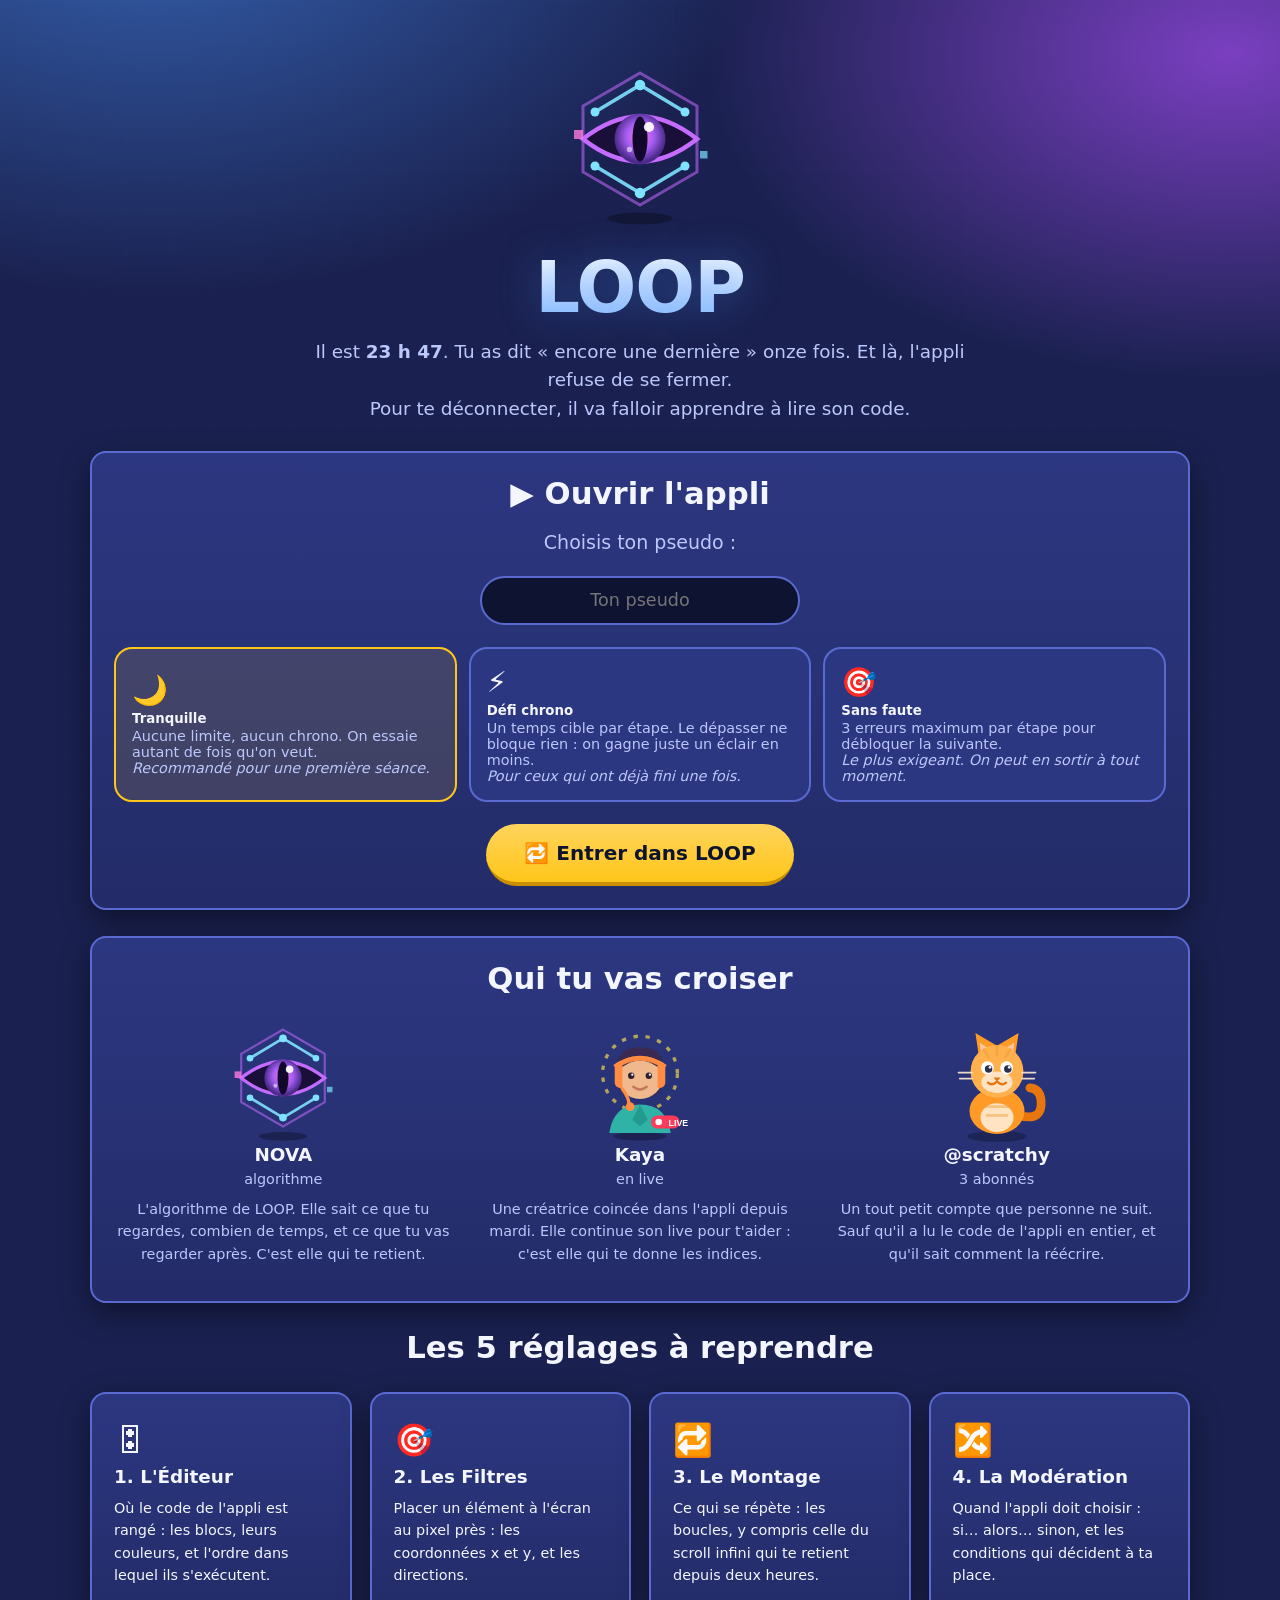
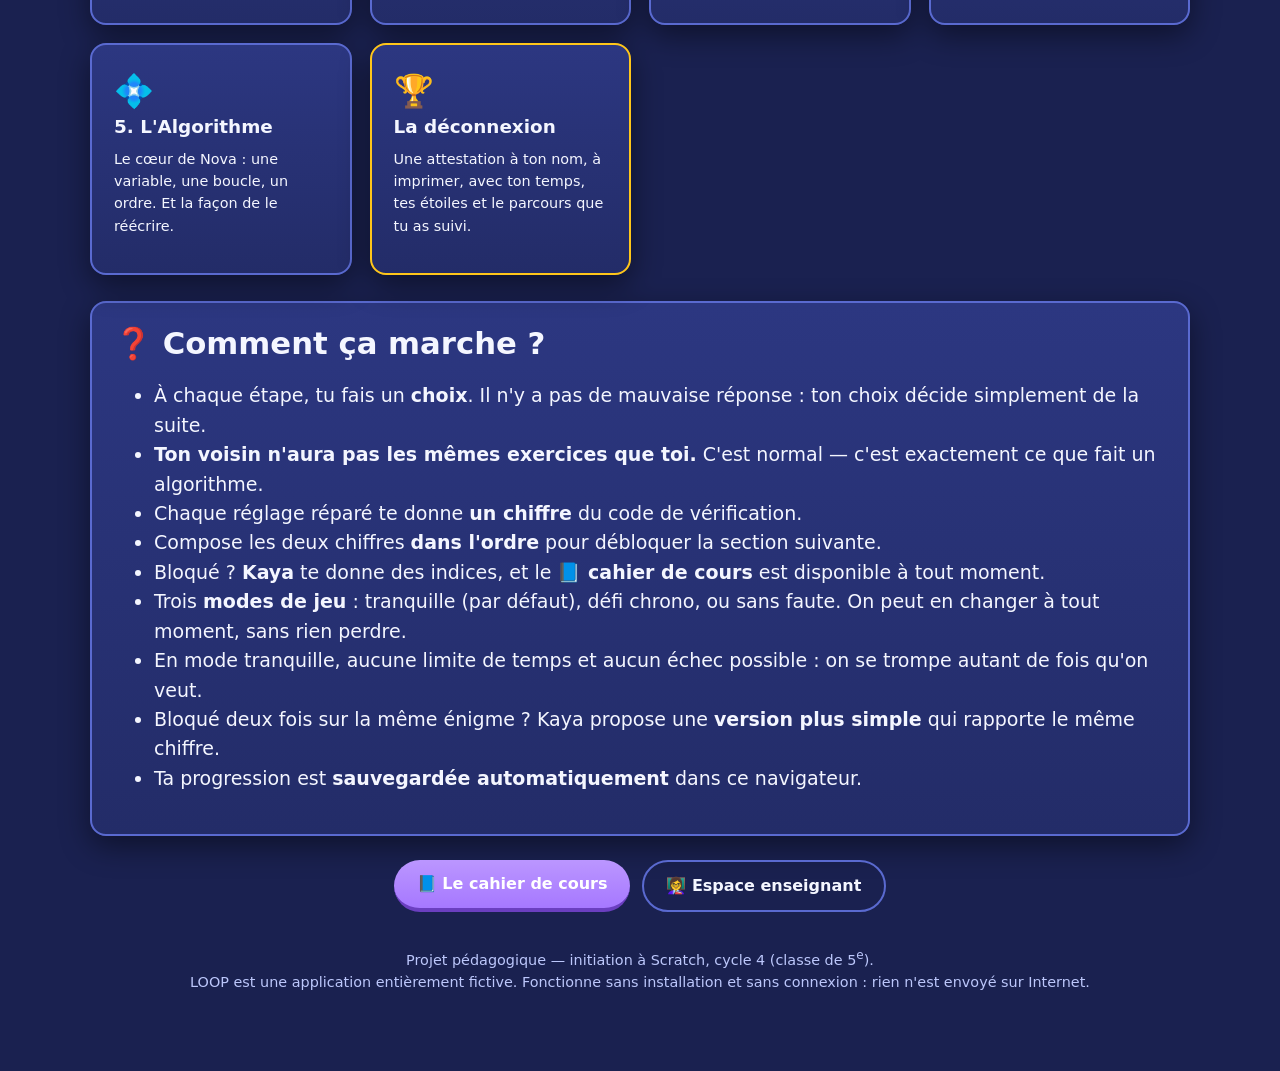
==== commit 430d4f43: "Décors, profil algorithmique, réactions de Nova, remédiation et modes de jeu Cinq ajouts, dont deux " ====
--- a/index.html
+++ b/index.html
@@ -32,6 +32,8 @@
       <input id="pseudo" class="champ-pseudo" type="text" maxlength="24"
              placeholder="Ton pseudo" autocomplete="off">
     </p>
+    <div class="modes" id="modes" style="margin:22px 0"></div>
+
     <div class="actions" style="justify-content:center">
       <button id="btn-jouer" class="btn btn--grand">🔁 Entrer dans LOOP</button>
       <button id="btn-continuer" class="btn btn--bleu btn--grand cache">▶ Reprendre ma partie</button>
@@ -89,7 +91,9 @@
       <li>Chaque réglage réparé te donne <b>un chiffre</b> du code de vérification.</li>
       <li>Compose les deux chiffres <b>dans l'ordre</b> pour débloquer la section suivante.</li>
       <li>Bloqué ? <b>Kaya</b> te donne des indices, et le <b>📘 cahier de cours</b> est disponible à tout moment.</li>
-      <li>Aucune limite de temps, aucun échec possible : on peut se tromper autant de fois qu'on veut.</li>
+      <li>Trois <b>modes de jeu</b> : tranquille (par défaut), défi chrono, ou sans faute. On peut en changer à tout moment, sans rien perdre.</li>
+      <li>En mode tranquille, aucune limite de temps et aucun échec possible : on se trompe autant de fois qu'on veut.</li>
+      <li>Bloqué deux fois sur la même énigme ? Kaya propose une <b>version plus simple</b> qui rapporte le même chiffre.</li>
       <li>Ta progression est <b>sauvegardée automatiquement</b> dans ce navigateur.</li>
     </ul>
   </section>
@@ -108,6 +112,7 @@
 </div>
 
 <script src="js/illustrations.js"></script>
+<script src="js/parcours.js"></script>
 <script src="js/progression.js"></script>
 <script>
 (() => {
@@ -126,6 +131,25 @@
       <div class="muet petit" style="margin-bottom:8px">${etiquette}</div>
       <p class="petit muet">${texte}</p>
     </div>`).join('');
+
+  // --- choix du mode de jeu ---------------------------------------
+  let mode = 'chill';
+  const hoteModes = document.getElementById('modes');
+  function dessinerModes() {
+    hoteModes.innerHTML = '';
+    Object.values(MODES).forEach((m) => {
+      const b = document.createElement('button');
+      b.type = 'button';
+      b.className = 'carte-mode' + (m.id === mode ? ' carte-mode--choisi' : '');
+      b.innerHTML = `<div class="carte-mode__icone">${m.icone}</div>
+        <div class="carte-mode__nom">${m.nom}</div>
+        <div class="petit muet">${m.resume}</div>
+        <div class="petit muet"><i>${m.conseil}</i></div>`;
+      b.addEventListener('click', () => { mode = m.id; dessinerModes(); });
+      hoteModes.appendChild(b);
+    });
+  }
+  dessinerModes();
 
   const champ      = document.getElementById('pseudo');
   const btnJouer   = document.getElementById('btn-jouer');
@@ -148,6 +172,7 @@
     if (!nom) { champ.focus(); champ.placeholder = 'Écris ton pseudo ici !'; return; }
     if (Progression.existe() && !confirm('Une partie est déjà en cours. La remplacer par une nouvelle ?')) return;
     Progression.demarrer(nom);
+    Progression.changerMode(mode);
     location.href = 'jeu.html';
   }
 
--- a/css/style.css
+++ b/css/style.css
@@ -215,7 +215,16 @@
   font-size: .95rem;
 }
 .hud__espace { flex: 1 1 auto; }
-.hud .btn { font-size: .9rem; padding: .5em 1em; }
+.hud .btn { font-size: .85rem; padding: .45em .85em; }
+/* Au-delà de quatre boutons, la barre déborde : on allège d'abord
+   ce qui est décoratif, puis les libellés. */
+@media (max-width: 1250px) {
+  .hud .barre-progression { display: none; }
+}
+@media (max-width: 1000px) {
+  .hud__logo { font-size: .95rem; }
+  .hud .btn { font-size: .8rem; padding: .4em .7em; }
+}
 
 .barre-progression {
   height: 10px;
--- a/css/appli.css
+++ b/css/appli.css
@@ -264,3 +264,57 @@
   .msg__avatar { width: 42px; height: 42px; }
   .verif__case { width: 54px; height: 68px; font-size: 1.8rem; }
 }
+
+/* ---------------------------------------------------------
+   Rappel du mode de jeu, au-dessus des énigmes
+   --------------------------------------------------------- */
+.mode-rappel {
+  display: flex;
+  align-items: center;
+  gap: 10px;
+  flex-wrap: wrap;
+  margin: 0 0 16px;
+  padding: 9px 14px;
+  border-radius: 999px;
+  font-size: .88rem;
+  background: rgba(0, 0, 0, .3);
+  border: 2px solid var(--bord);
+}
+.mode-rappel--chrono { border-color: #ffc61a; }
+.mode-rappel--expert { border-color: #ff6b8b; }
+.mode-rappel__valeur {
+  margin-left: auto;
+  font-variant-numeric: tabular-nums;
+  font-weight: 700;
+  color: var(--texte-doux);
+}
+.mode-rappel__valeur--depasse { color: var(--rouge); }
+.mode-rappel__changer {
+  font-family: inherit;
+  font-size: .8rem;
+  color: var(--texte-doux);
+  background: transparent;
+  border: 1px solid var(--bord);
+  border-radius: 999px;
+  padding: 3px 12px;
+  cursor: pointer;
+}
+.mode-rappel__changer:hover { border-color: var(--accent); color: var(--texte); }
+
+/* Cartes de choix du mode, sur la page d'accueil */
+.modes { display: grid; gap: 12px; grid-template-columns: repeat(auto-fit, minmax(210px, 1fr)); }
+.carte-mode {
+  font-family: inherit;
+  text-align: left;
+  color: var(--texte);
+  background: var(--panneau);
+  border: 2px solid var(--bord);
+  border-radius: 18px;
+  padding: 16px;
+  cursor: pointer;
+  transition: transform .12s ease, border-color .15s;
+}
+.carte-mode:hover { transform: translateY(-3px); border-color: var(--accent); }
+.carte-mode--choisi { border-color: var(--jaune); background: rgba(255, 198, 26, .12); }
+.carte-mode__icone { font-size: 1.8rem; }
+.carte-mode__nom { font-weight: 800; margin: 4px 0 2px; }
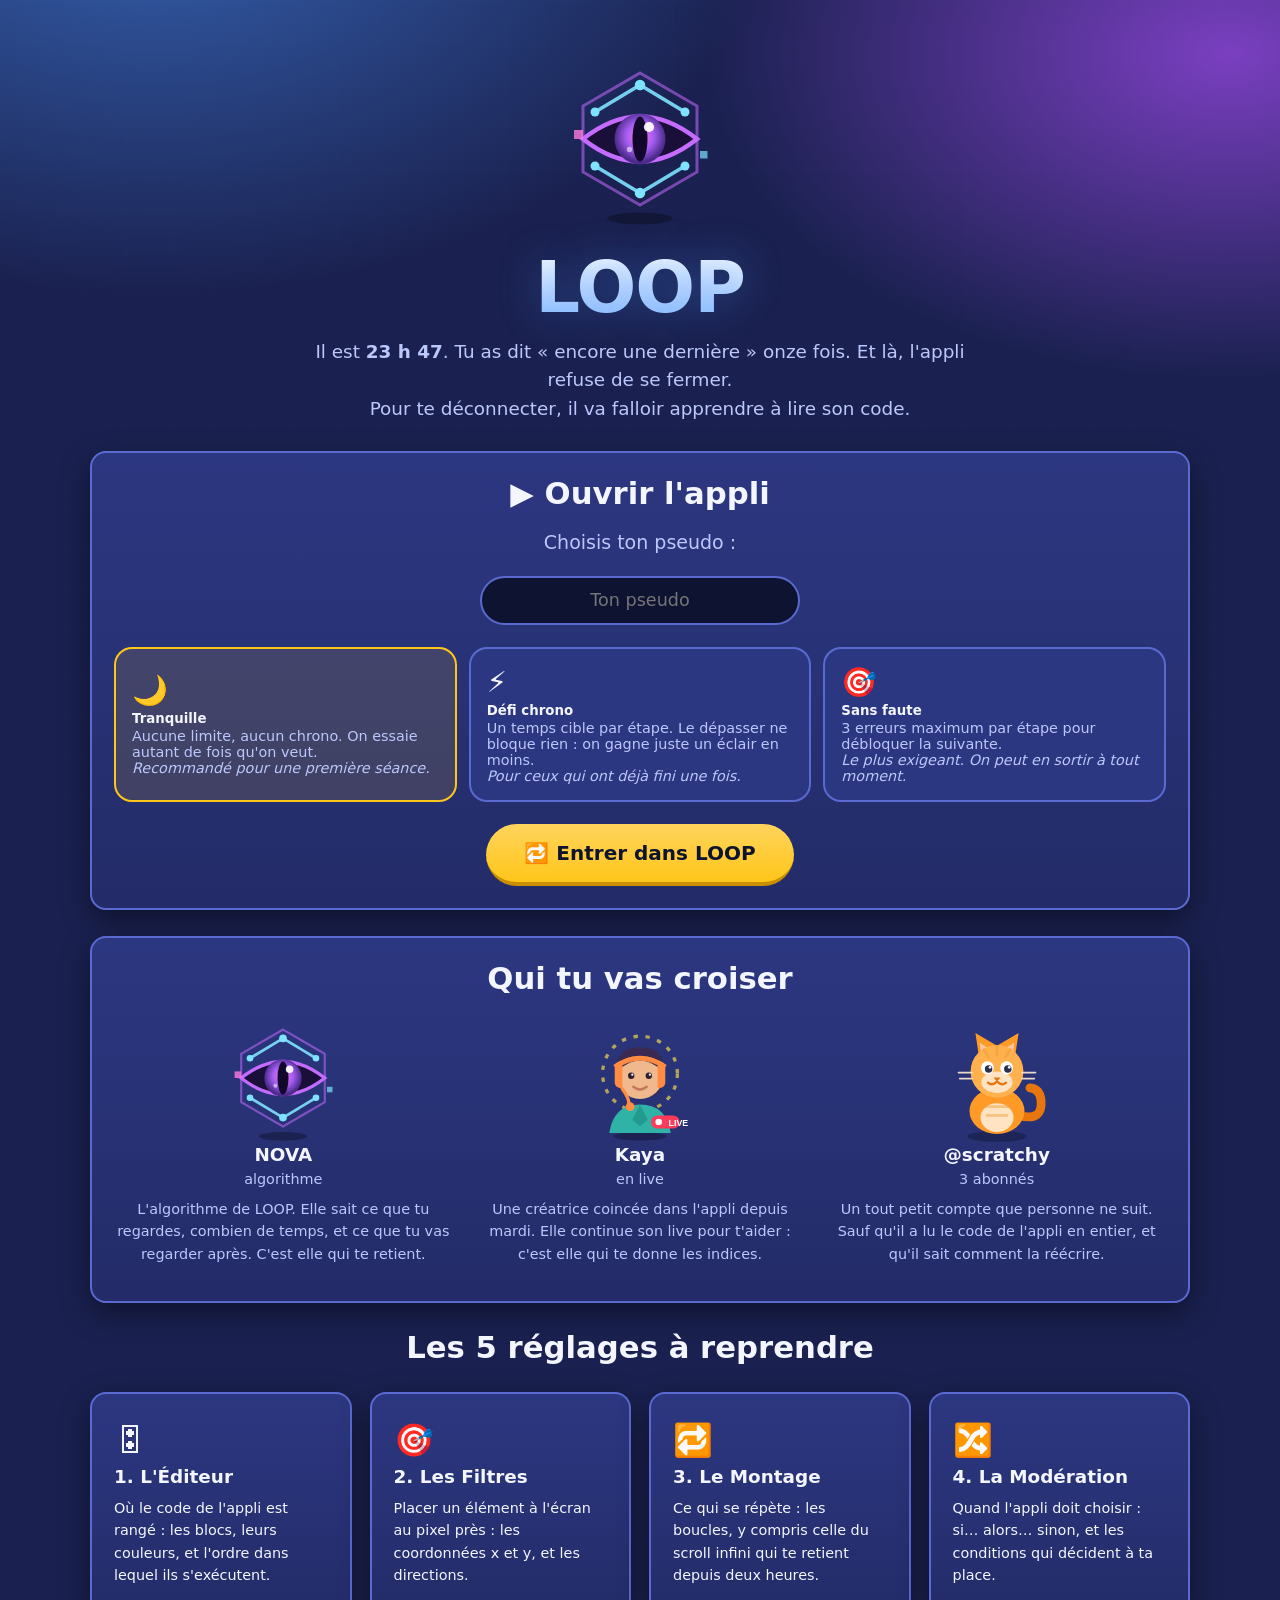
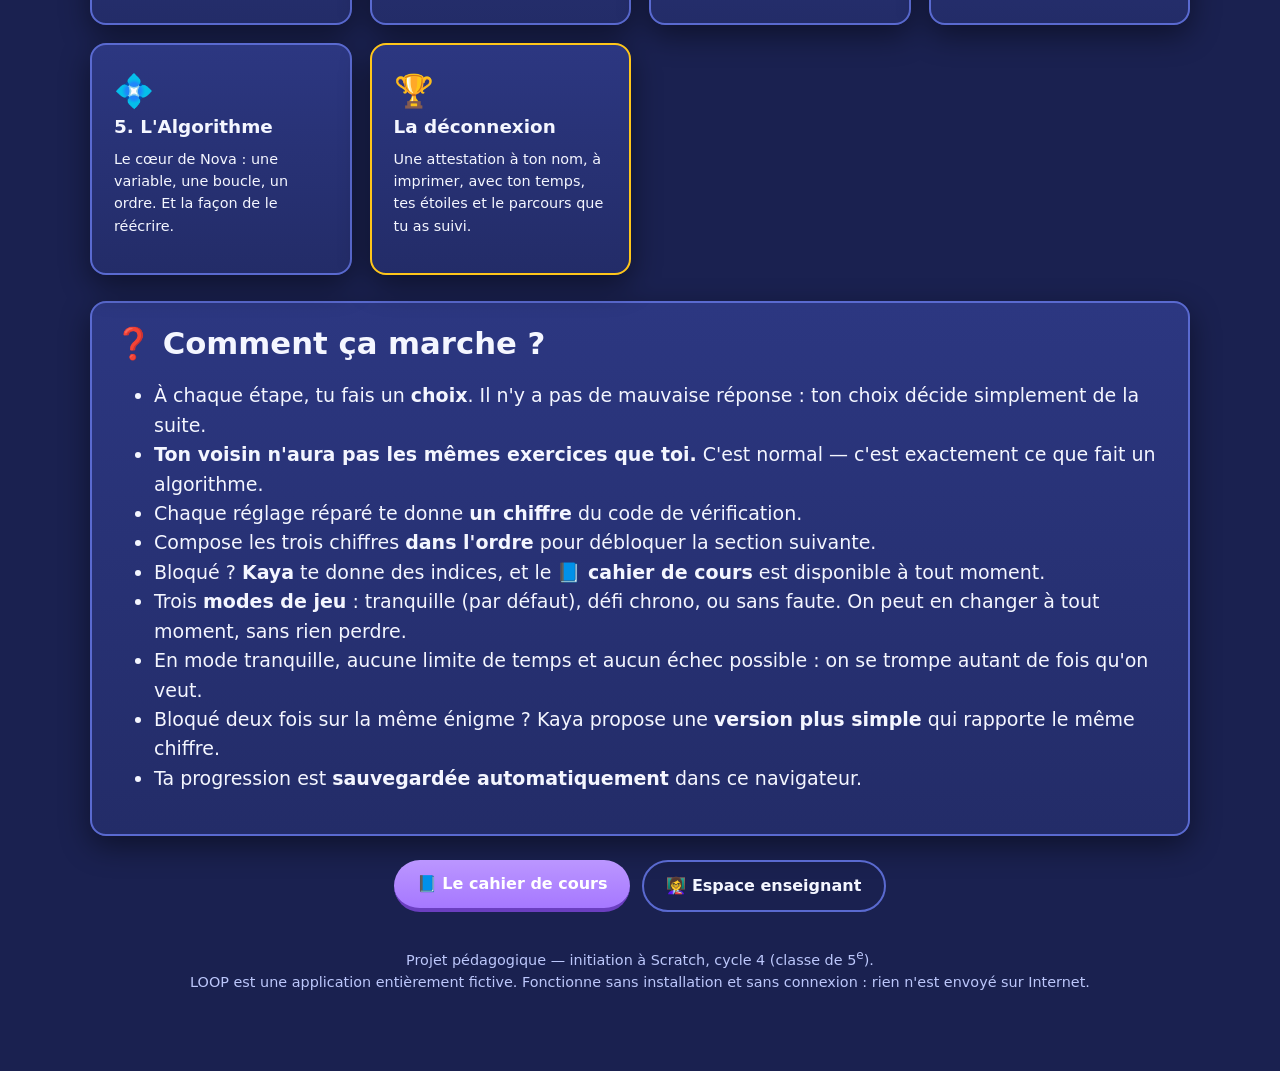
==== commit 0532c064: "Passe à trois énigmes par branche : 15 jouées au lieu de 10 Le parcours ne durait que 35 à 50 minute" ====
--- a/index.html
+++ b/index.html
@@ -89,7 +89,7 @@
       <li>À chaque étape, tu fais un <b>choix</b>. Il n'y a pas de mauvaise réponse : ton choix décide simplement de la suite.</li>
       <li><b>Ton voisin n'aura pas les mêmes exercices que toi.</b> C'est normal — c'est exactement ce que fait un algorithme.</li>
       <li>Chaque réglage réparé te donne <b>un chiffre</b> du code de vérification.</li>
-      <li>Compose les deux chiffres <b>dans l'ordre</b> pour débloquer la section suivante.</li>
+      <li>Compose les trois chiffres <b>dans l'ordre</b> pour débloquer la section suivante.</li>
       <li>Bloqué ? <b>Kaya</b> te donne des indices, et le <b>📘 cahier de cours</b> est disponible à tout moment.</li>
       <li>Trois <b>modes de jeu</b> : tranquille (par défaut), défi chrono, ou sans faute. On peut en changer à tout moment, sans rien perdre.</li>
       <li>En mode tranquille, aucune limite de temps et aucun échec possible : on se trompe autant de fois qu'on veut.</li>
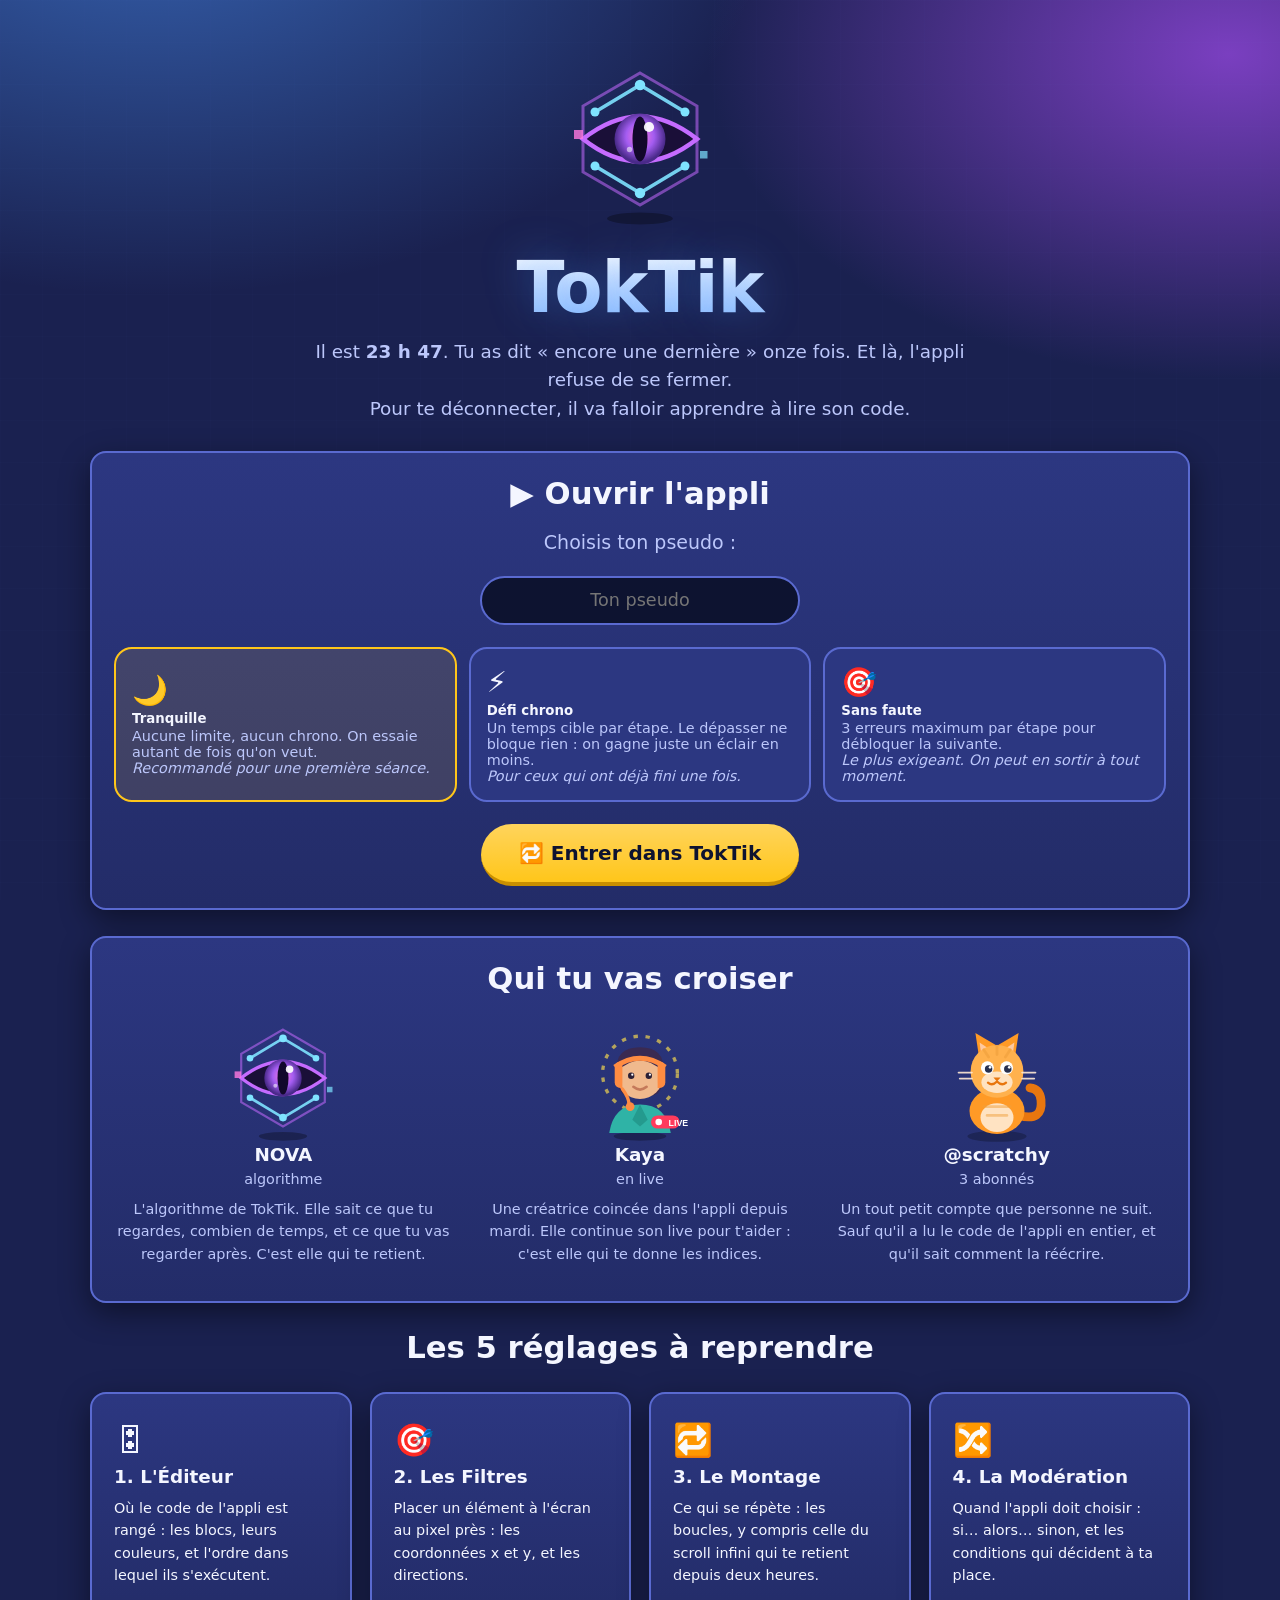
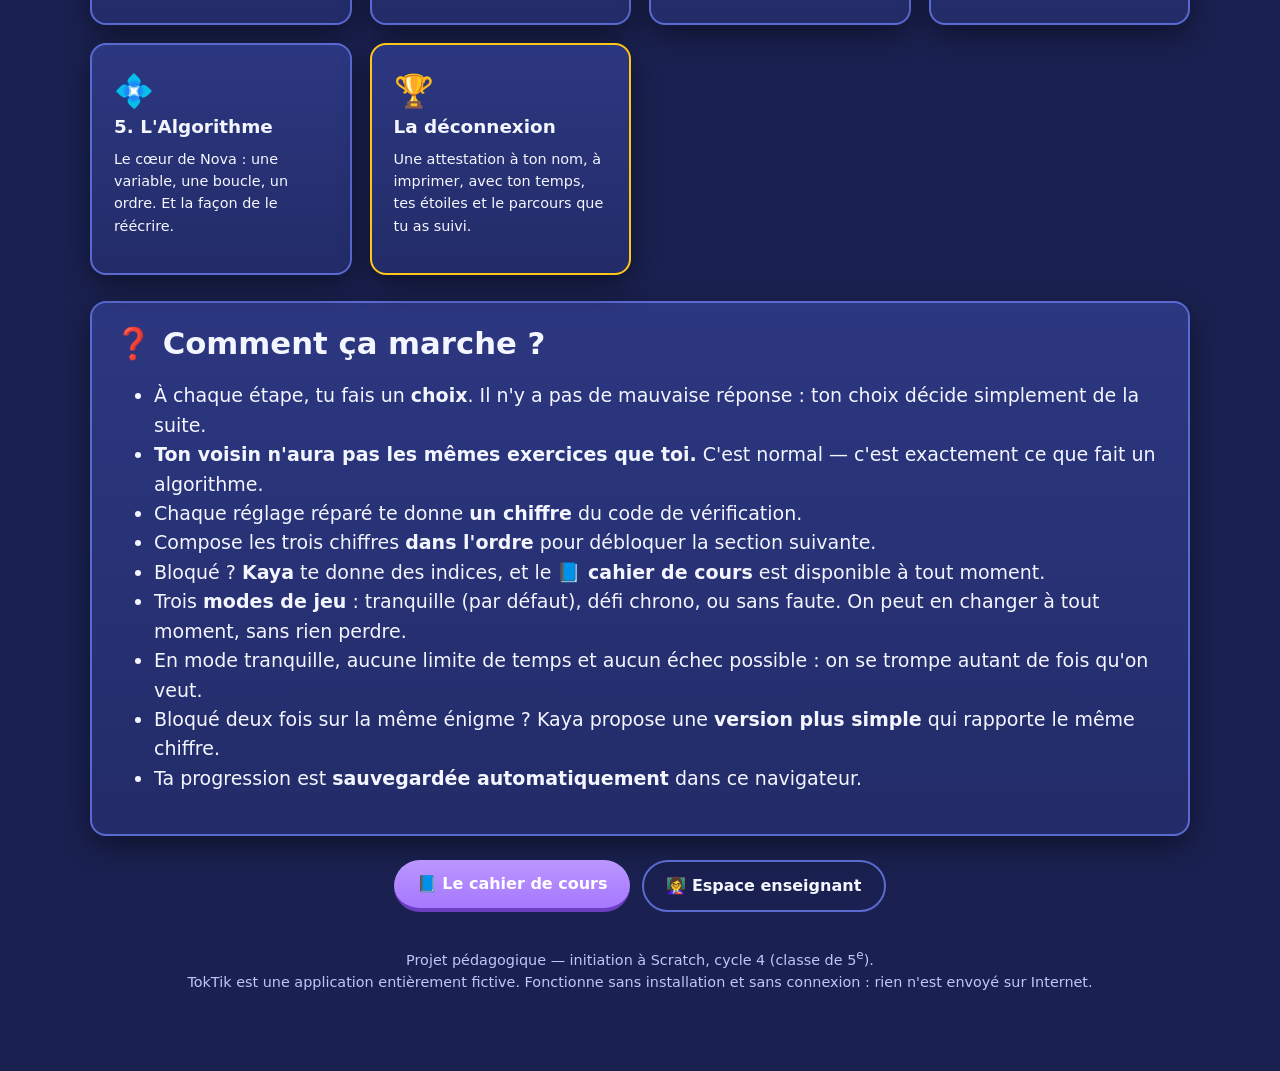
==== commit 5d38dbb7: "Renomme l'application en TokTik Le nom « LOOP » demandait un détour pour comprendre qu'il s'agissait" ====
--- a/index.html
+++ b/index.html
@@ -3,7 +3,7 @@
 <head>
 <meta charset="utf-8">
 <meta name="viewport" content="width=device-width, initial-scale=1">
-<title>LOOP — l'appli dont on ne sort pas</title>
+<title>TokTik — l'appli dont on ne sort pas</title>
 <meta name="description" content="Escape game pédagogique pour découvrir les bases de Scratch : blocs, coordonnées, boucles, tests et variables. Niveau 5e.">
 <link rel="stylesheet" href="css/style.css">
 <link rel="stylesheet" href="css/blocs.css">
@@ -15,7 +15,7 @@
 
   <header class="heros">
     <div class="heros__chat" id="illu-accueil"></div>
-    <h1 class="heros__titre">LOOP</h1>
+    <h1 class="heros__titre">TokTik</h1>
     <p class="heros__sous">
       Il est <b>23 h 47</b>. Tu as dit « encore une dernière » onze fois.
       Et là, l'appli refuse de se fermer.<br>
@@ -35,7 +35,7 @@
     <div class="modes" id="modes" style="margin:22px 0"></div>
 
     <div class="actions" style="justify-content:center">
-      <button id="btn-jouer" class="btn btn--grand">🔁 Entrer dans LOOP</button>
+      <button id="btn-jouer" class="btn btn--grand">🔁 Entrer dans TokTik</button>
       <button id="btn-continuer" class="btn btn--bleu btn--grand cache">▶ Reprendre ma partie</button>
     </div>
     <p id="info-partie" class="muet petit cache"></p>
@@ -105,7 +105,7 @@
 
   <p class="centre muet petit" style="margin-top:34px">
     Projet pédagogique — initiation à Scratch, cycle 4 (classe de 5<sup>e</sup>).<br>
-    LOOP est une application entièrement fictive. Fonctionne sans installation et sans connexion :
+    TokTik est une application entièrement fictive. Fonctionne sans installation et sans connexion :
     rien n'est envoyé sur Internet.
   </p>
 
@@ -119,7 +119,7 @@
   document.getElementById('illu-accueil').innerHTML = Illus.nova(150);
   document.getElementById('personnages').innerHTML = [
     ['nova',     'NOVA',      'algorithme',
-     "L'algorithme de LOOP. Elle sait ce que tu regardes, combien de temps, et ce que tu vas regarder après. C'est elle qui te retient."],
+     "L'algorithme de TokTik. Elle sait ce que tu regardes, combien de temps, et ce que tu vas regarder après. C'est elle qui te retient."],
     ['kaya',     'Kaya',      'en live',
      "Une créatrice coincée dans l'appli depuis mardi. Elle continue son live pour t'aider : c'est elle qui te donne les indices."],
     ['scratchy', '@scratchy', '3 abonnés',
@@ -163,7 +163,7 @@
     info.classList.remove('cache');
     info.innerHTML = `Partie en cours : <b>${e.pseudo}</b> — étape ${e.etape + 1}/5, `
                    + `${e.resolues.length} réglage(s) réparé(s).<br>`
-                   + `« Entrer dans LOOP » effacera cette partie pour en commencer une nouvelle.`;
+                   + `« Entrer dans TokTik » effacera cette partie pour en commencer une nouvelle.`;
     btnReprise.addEventListener('click', () => { location.href = 'jeu.html'; });
   }
 
--- a/css/appli.css
+++ b/css/appli.css
@@ -1,5 +1,5 @@
 /* =========================================================
-   appli.css — l'habillage de LOOP
+   appli.css — l'habillage de TokTik
    ---------------------------------------------------------
    Le récit se joue dans une colonne étroite qui ressemble à
    un écran de téléphone ; les énigmes, elles, s'ouvrent en
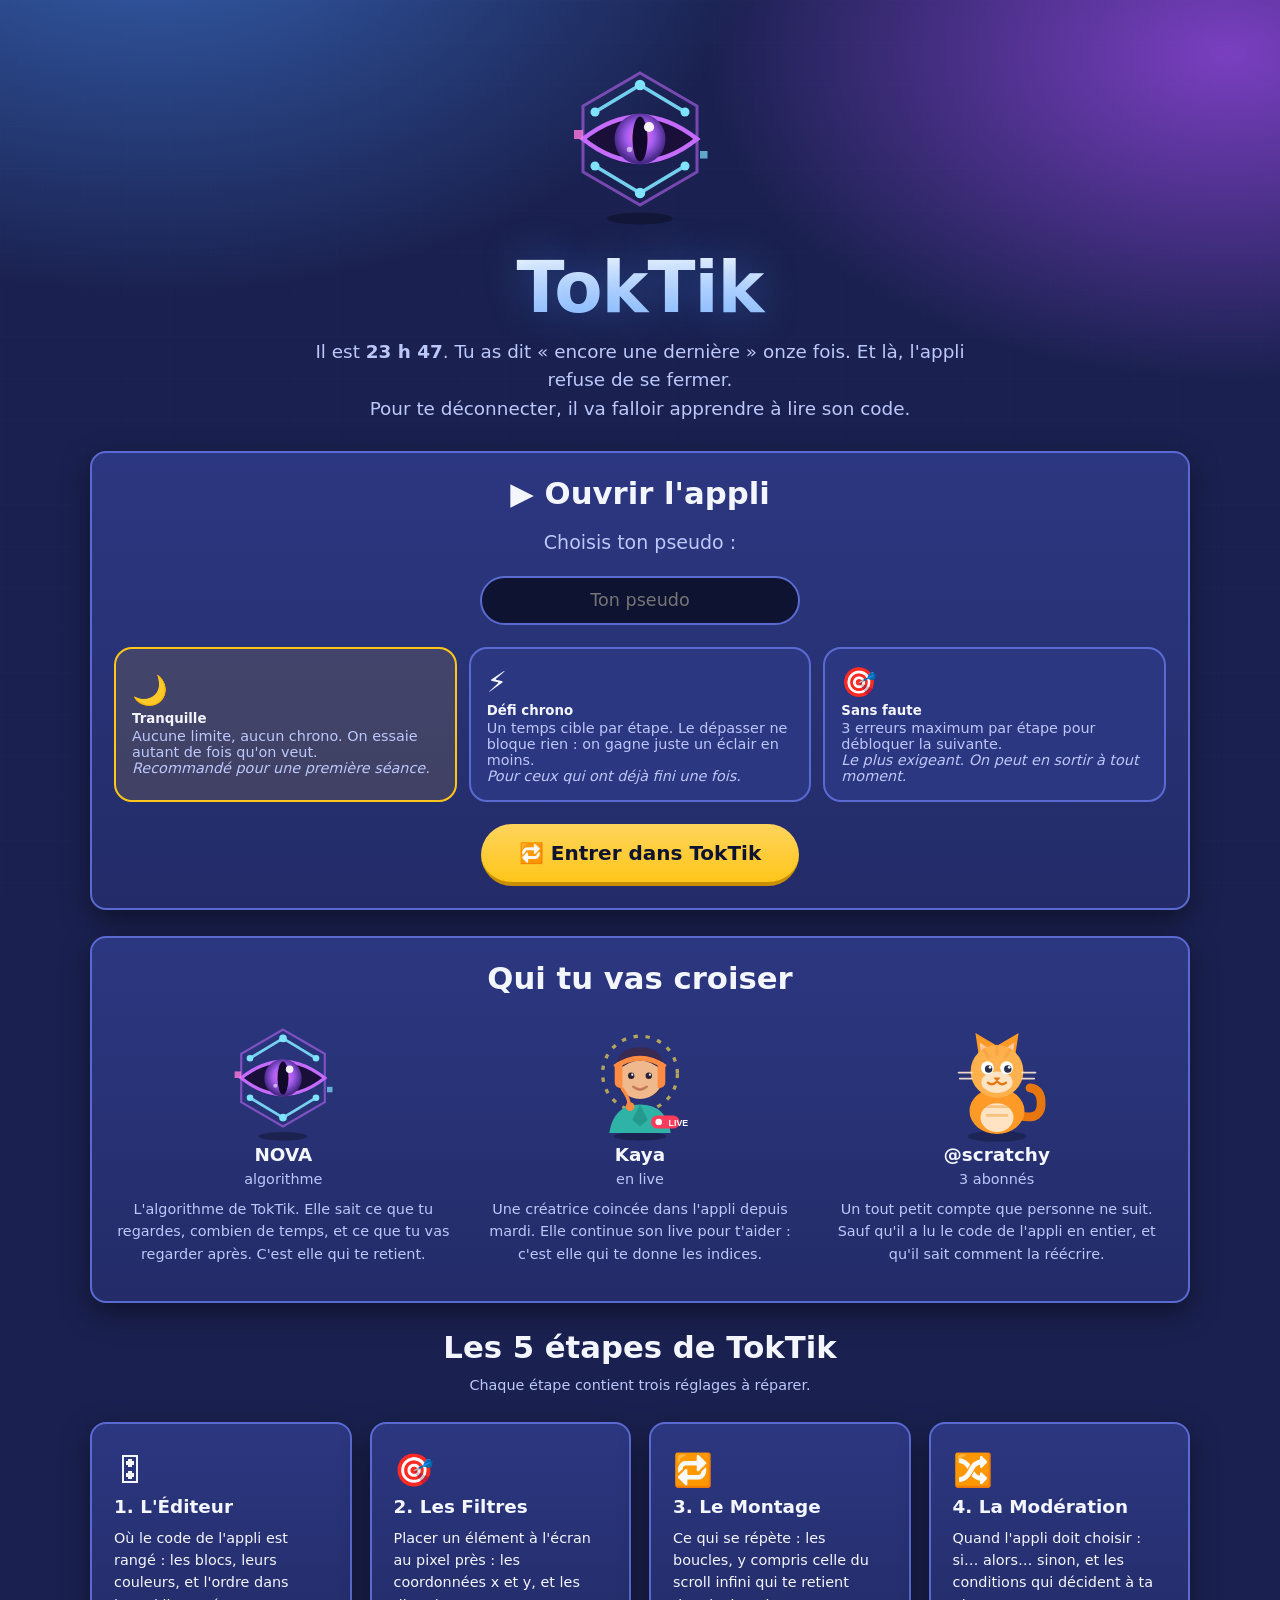
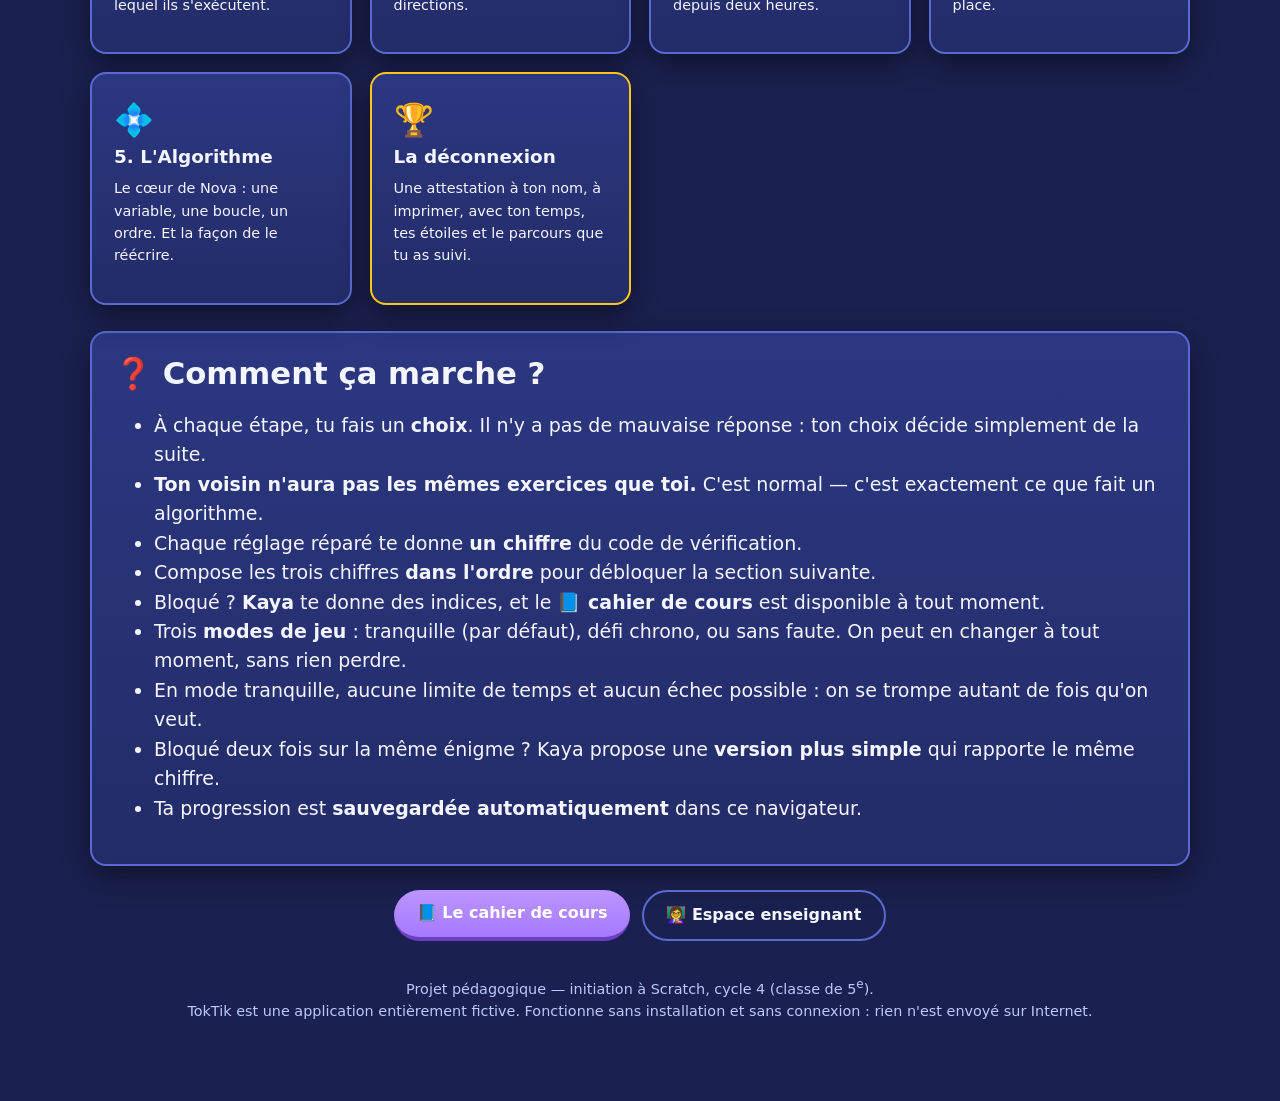
==== commit 585eff02: "Marque les étapes déjà réparées sur l'accueil Un élève qui revenait sur l'accueil après avoir réparé" ====
--- a/index.html
+++ b/index.html
@@ -48,39 +48,11 @@
   </section>
 
   <!-- ------------------------------------------------ Le parcours -->
-  <h2 class="centre">Les 5 réglages à reprendre</h2>
-  <div class="grille-cartes">
-    <div class="carte">
-      <div style="font-size:2rem">🎛</div>
-      <h3>1. L'Éditeur</h3>
-      <p class="petit">Où le code de l'appli est rangé : les blocs, leurs couleurs, et l'ordre dans lequel ils s'exécutent.</p>
-    </div>
-    <div class="carte">
-      <div style="font-size:2rem">🎯</div>
-      <h3>2. Les Filtres</h3>
-      <p class="petit">Placer un élément à l'écran au pixel près : les coordonnées x et y, et les directions.</p>
-    </div>
-    <div class="carte">
-      <div style="font-size:2rem">🔁</div>
-      <h3>3. Le Montage</h3>
-      <p class="petit">Ce qui se répète : les boucles, y compris celle du scroll infini qui te retient depuis deux heures.</p>
-    </div>
-    <div class="carte">
-      <div style="font-size:2rem">🔀</div>
-      <h3>4. La Modération</h3>
-      <p class="petit">Quand l'appli doit choisir : si… alors… sinon, et les conditions qui décident à ta place.</p>
-    </div>
-    <div class="carte">
-      <div style="font-size:2rem">💠</div>
-      <h3>5. L'Algorithme</h3>
-      <p class="petit">Le cœur de Nova : une variable, une boucle, un ordre. Et la façon de le réécrire.</p>
-    </div>
-    <div class="carte" style="border-color:var(--jaune)">
-      <div style="font-size:2rem">🏆</div>
-      <h3>La déconnexion</h3>
-      <p class="petit">Une attestation à ton nom, à imprimer, avec ton temps, tes étoiles et le parcours que tu as suivi.</p>
-    </div>
-  </div>
+  <h2 class="centre">Les 5 étapes de TokTik</h2>
+  <p class="centre muet petit" id="resume-parcours" style="margin-top:-8px">
+    Chaque étape contient trois réglages à réparer.
+  </p>
+  <div class="grille-cartes" id="parcours"></div>
 
   <!-- ------------------------------------------------ Règles -->
   <section class="carte">
@@ -132,6 +104,69 @@
       <p class="petit muet">${texte}</p>
     </div>`).join('');
 
+  /* --- le parcours, avec l'avancement de la partie en cours -------
+     Tant qu'aucune partie n'existe, les cartes restent neutres : on
+     ne montre pas de cadenas à un élève qui n'a encore rien joué. */
+
+  /** Où en est l'élève sur cette étape : 'faite', 'encours' ou 'avenir'. */
+  function avancement(etape, rang) {
+    const branche = Progression.brancheDe(etape.id);
+    if (!branche) {
+      return { cle: rang < Progression.etat.etape ? 'faite' : 'avenir', faits: 0, total: 3 };
+    }
+    const ids = enigmesDe(etape, branche).map((x) => x.id);
+    const faits = ids.filter((id) => Progression.estResolue(id)).length;
+    return { cle: faits >= ids.length ? 'faite' : 'encours', faits, total: ids.length };
+  }
+
+  function dessinerParcours() {
+    const partie = Progression.existe() || Progression.etat.termine;
+    const hote = document.getElementById('parcours');
+    hote.innerHTML = '';
+
+    ETAPES.forEach((etape, rang) => {
+      const a = partie ? avancement(etape, rang) : null;
+      const c = document.createElement('div');
+      c.className = 'carte carte-etape' + (a ? ' carte-etape--' + a.cle : '');
+
+      let etat = '';
+      if (a && a.cle === 'faite') {
+        // en mode chrono, l'éclair dit en plus si le temps cible a été tenu
+        const eclair = Progression.etat.medailles[etape.id] ? ' ⚡' : '';
+        etat = `<div class="carte-etape__etat">✅ Réparée${eclair}</div>`;
+      } else if (a && a.cle === 'encours') {
+        etat = `<div class="carte-etape__etat">▶ En cours — ${a.faits}/${a.total} réglages réparés</div>`;
+      } else if (a) {
+        etat = '<div class="carte-etape__etat">🔒 Pas encore ouverte</div>';
+      }
+
+      c.innerHTML = `<div style="font-size:2rem">${etape.icone}</div>
+        <h3>${etape.numero}. ${etape.titre}</h3>
+        <p class="petit">${etape.pitch}</p>${etat}`;
+      hote.appendChild(c);
+    });
+
+    // la carte finale : l'attestation
+    const fin = document.createElement('div');
+    const gagnee = Progression.etat.termine;
+    fin.className = 'carte carte-etape' + (gagnee ? ' carte-etape--faite' : '');
+    if (!gagnee) fin.style.borderColor = 'var(--jaune)';
+    fin.innerHTML = `<div style="font-size:2rem">🏆</div>
+      <h3>La déconnexion</h3>
+      <p class="petit">Une attestation à ton nom, à imprimer, avec ton temps,
+      tes étoiles et le parcours que tu as suivi.</p>
+      ${gagnee ? '<div class="carte-etape__etat">✅ Obtenue</div>' : ''}`;
+    hote.appendChild(fin);
+
+    if (partie) {
+      const faites = ETAPES.filter((e, r) => avancement(e, r).cle === 'faite').length;
+      document.getElementById('resume-parcours').innerHTML =
+        `Chaque étape contient trois réglages à réparer. `
+        + `<b>${faites} étape${faites > 1 ? 's' : ''} sur ${ETAPES.length}</b> déjà réparée${faites > 1 ? 's' : ''}.`;
+    }
+  }
+  dessinerParcours();
+
   // --- choix du mode de jeu ---------------------------------------
   let mode = 'chill';
   const hoteModes = document.getElementById('modes');
@@ -161,8 +196,10 @@
     champ.value = e.pseudo;
     btnReprise.classList.remove('cache');
     info.classList.remove('cache');
-    info.innerHTML = `Partie en cours : <b>${e.pseudo}</b> — étape ${e.etape + 1}/5, `
-                   + `${e.resolues.length} réglage(s) réparé(s).<br>`
+    const total = ETAPES.length * 3;
+    info.innerHTML = `Partie en cours : <b>${e.pseudo}</b> — étape ${e.etape + 1} sur ${ETAPES.length}, `
+                   + `<b>${e.resolues.length} réglage${e.resolues.length > 1 ? 's' : ''} réparé${e.resolues.length > 1 ? 's' : ''}`
+                   + ` sur ${total}</b>.<br>`
                    + `« Entrer dans TokTik » effacera cette partie pour en commencer une nouvelle.`;
     btnReprise.addEventListener('click', () => { location.href = 'jeu.html'; });
   }
--- a/css/appli.css
+++ b/css/appli.css
@@ -181,6 +181,28 @@
   color: var(--texte-doux);
   text-align: center;
 }
+
+/* ---------------------------------------------------------
+   Les cartes du parcours, sur l'accueil
+   Elles reprennent les mêmes codes couleur que les énigmes
+   en cours de jeu : vert = réparé, bleu = en cours.
+   --------------------------------------------------------- */
+.carte-etape { display: flex; flex-direction: column; }
+.carte-etape__etat {
+  margin-top: auto;
+  padding-top: 12px;
+  font-size: .85rem;
+  font-weight: 700;
+  color: var(--texte-doux);
+}
+.carte-etape--faite {
+  border-color: var(--vert);
+  background: linear-gradient(180deg, #22553c, #1a3b2c);
+}
+.carte-etape--faite .carte-etape__etat { color: #9df09d; }
+.carte-etape--encours { border-color: var(--accent); }
+.carte-etape--encours .carte-etape__etat { color: #9dc8ff; }
+.carte-etape--avenir { opacity: .62; }
 
 /* ---------------------------------------------------------
    Les deux énigmes de l'étape
@@ -318,3 +340,99 @@
 .carte-mode--choisi { border-color: var(--jaune); background: rgba(255, 198, 26, .12); }
 .carte-mode__icone { font-size: 1.8rem; }
 .carte-mode__nom { font-weight: 800; margin: 4px 0 2px; }
+
+/* ---------------------------------------------------------
+   L'atelier : le téléphone à réparer, à côté des réglages
+   --------------------------------------------------------- */
+.atelier {
+  display: grid;
+  grid-template-columns: minmax(150px, 210px) 1fr;
+  gap: clamp(16px, 3vw, 28px);
+  align-items: start;
+  margin-bottom: 20px;
+}
+.atelier__apercu { text-align: center; position: sticky; top: 78px; }
+.atelier__titre {
+  font-size: .72rem; font-weight: 800;
+  letter-spacing: .16em; text-transform: uppercase;
+  color: var(--texte-doux);
+  margin-bottom: 10px;
+}
+.atelier__reste { font-size: .8rem; color: var(--texte-doux); margin-top: 10px; }
+.atelier__reste b { color: var(--accent); }
+
+/* Le téléphone lui-même */
+.tel {
+  --tel-coque: #0a0e24;
+  --tel-bord:  #4b5591;
+  --tel-ecran: #141a3c;
+  --tel-doux:  #8f9ad0;
+  --tel-clair: #e6ebff;
+  display: block;
+  width: 100%;
+  max-width: 190px;
+  height: auto;
+  margin-inline: auto;
+  filter: drop-shadow(0 8px 20px rgba(0, 0, 0, .45));
+}
+
+/* La bascule cassé → réparé, et la transition qui la rend visible */
+.tel [class^="casse-"], .tel [class^="ok-"] { transition: opacity .55s ease; }
+.tel[data-r1="0"] .ok-1, .tel[data-r1="1"] .casse-1,
+.tel[data-r2="0"] .ok-2, .tel[data-r2="1"] .casse-2,
+.tel[data-r3="0"] .ok-3, .tel[data-r3="1"] .casse-3 { opacity: 0; }
+
+/* Le réglage qui vient d'être réparé attire l'œil une fois */
+@keyframes tel-repare {
+  0%   { filter: drop-shadow(0 8px 20px rgba(0,0,0,.45)); }
+  35%  { filter: drop-shadow(0 0 22px var(--accent)) drop-shadow(0 8px 20px rgba(0,0,0,.45)); }
+  100% { filter: drop-shadow(0 8px 20px rgba(0,0,0,.45)); }
+}
+.tel--repare { animation: tel-repare 1.4s ease; }
+
+@media (max-width: 700px) {
+  .atelier { grid-template-columns: 1fr; }
+  .atelier__apercu { position: static; }
+  .tel { max-width: 150px; }
+}
+@media (prefers-reduced-motion: reduce) {
+  .tel [class^="casse-"], .tel [class^="ok-"] { transition: none; }
+  .tel--repare { animation: none; }
+}
+
+/* ---------------------------------------------------------
+   Le fil qui défile, dans le prologue
+   --------------------------------------------------------- */
+.tel-fil__defile { animation: fil-defile 7s linear infinite; }
+.tel-fil__pouce  { animation: fil-pouce 2.6s ease-in-out infinite; }
+.tel-fil__bloc   { opacity: 0; transition: opacity .7s ease; }
+
+/* Le motif se répète toutes les deux cartes : on remonte de deux pas
+   exactement, ce qui rend le raccord invisible. */
+@keyframes fil-defile {
+  from { transform: translateY(0); }
+  to   { transform: translateY(-188px); }
+}
+@keyframes fil-pouce {
+  0%          { transform: translateY(228px); opacity: 0; }
+  12%, 55%    { opacity: 1; }
+  70%, 100%   { transform: translateY(96px); opacity: 0; }
+}
+
+/* Une fois l'appli bloquée : le fil se fige, le pouce continue dans le vide */
+.tel-fil--bloque .tel-fil__defile { animation-play-state: paused; }
+.tel-fil--bloque .tel-fil__bloc   { opacity: 1; }
+
+.prologue { display: grid; grid-template-columns: minmax(150px, 200px) 1fr; gap: clamp(16px, 3vw, 30px); align-items: start; }
+.prologue__tel { position: sticky; top: 78px; text-align: center; }
+.prologue__legende { font-size: .78rem; color: var(--texte-doux); margin-top: 10px; font-style: italic; }
+
+@media (max-width: 760px) {
+  .prologue { grid-template-columns: 1fr; }
+  .prologue__tel { position: static; }
+  .prologue__tel .tel { max-width: 140px; }
+}
+@media (prefers-reduced-motion: reduce) {
+  .tel-fil__defile, .tel-fil__pouce { animation: none; }
+  .tel-fil__bloc { transition: none; }
+}
